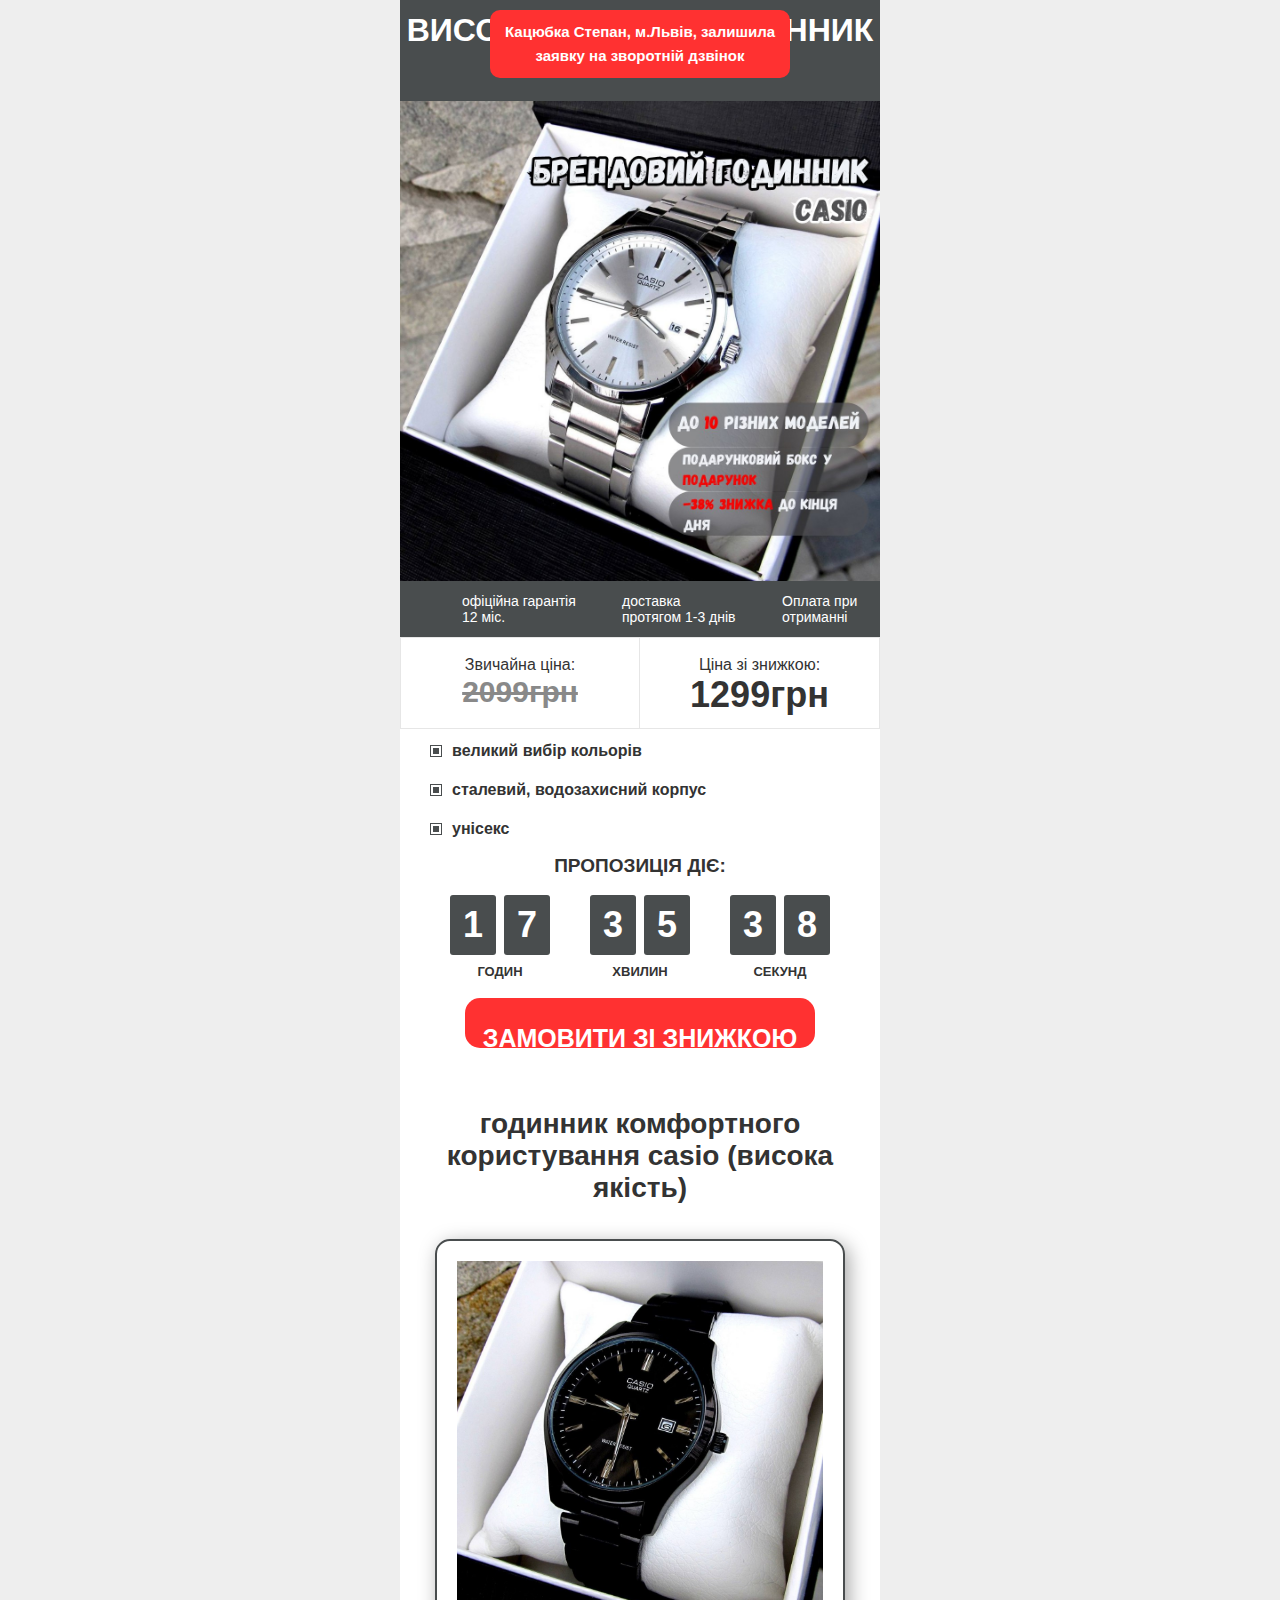
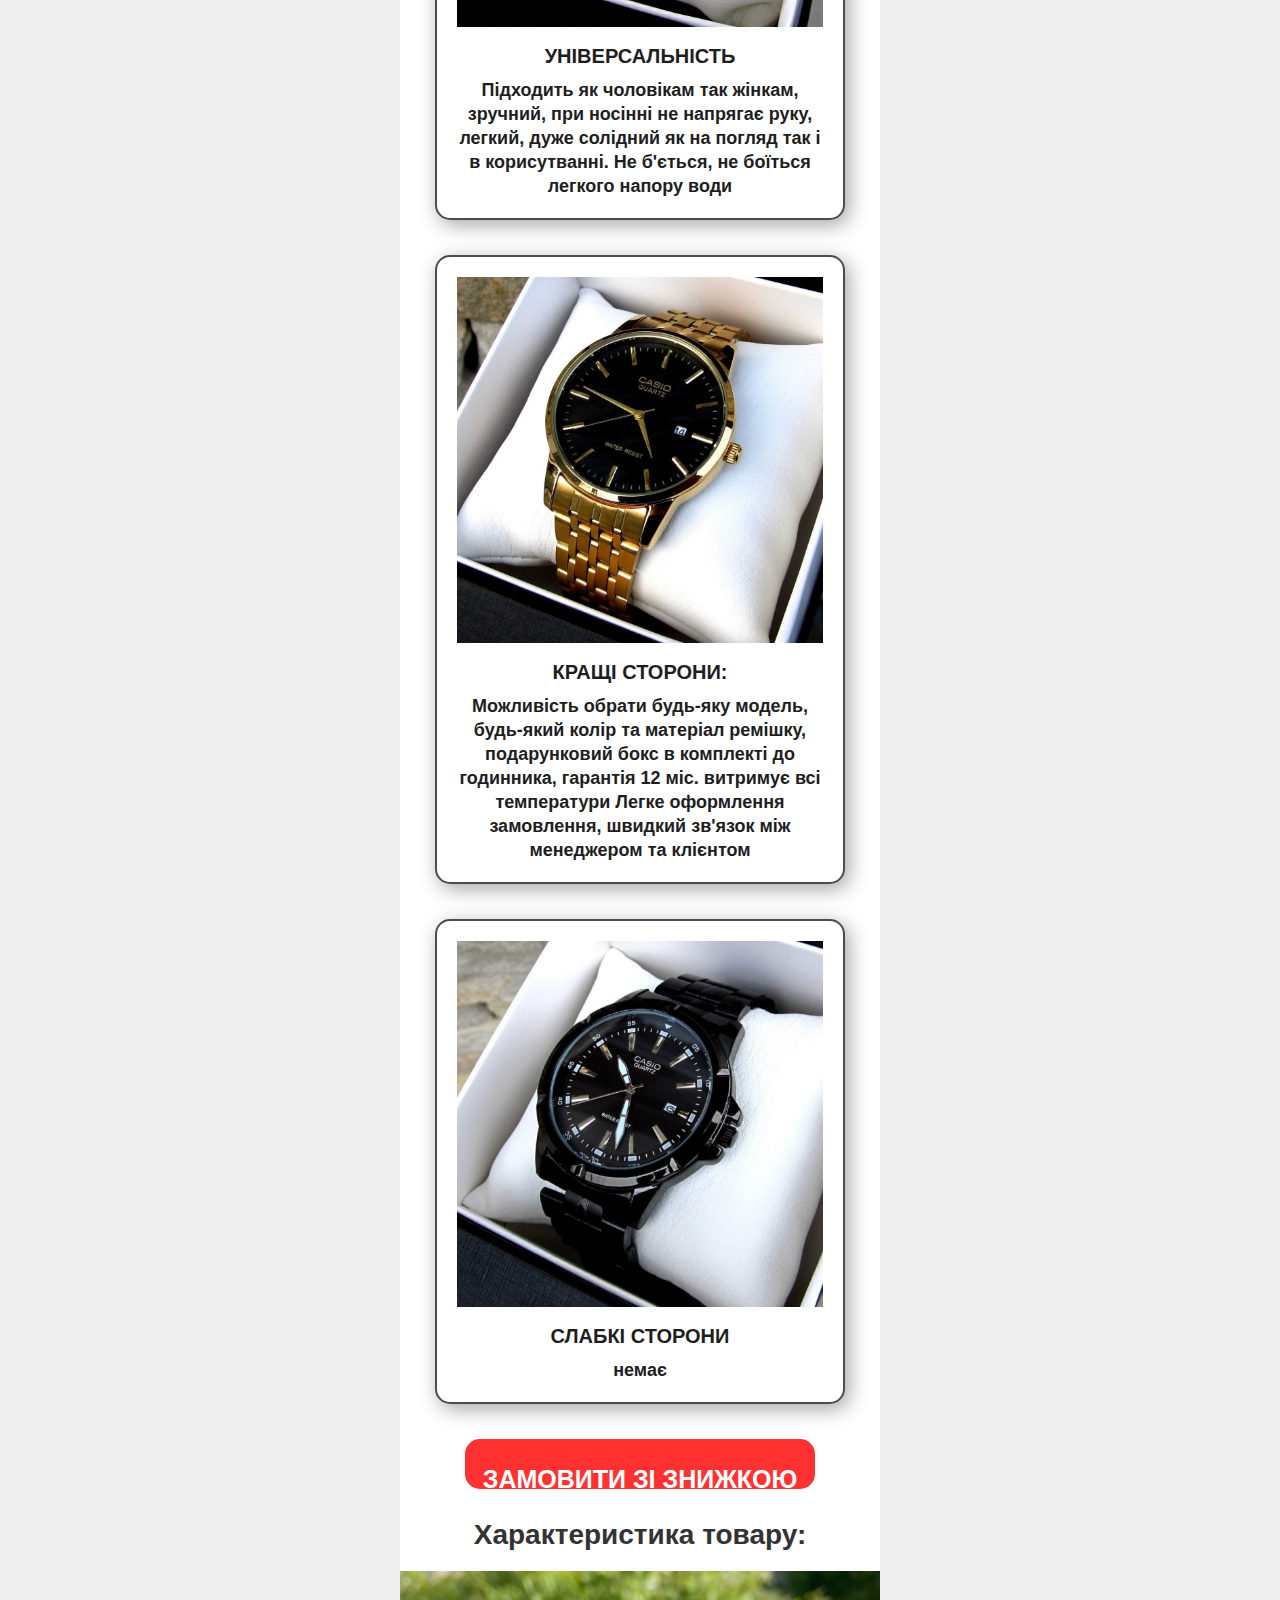
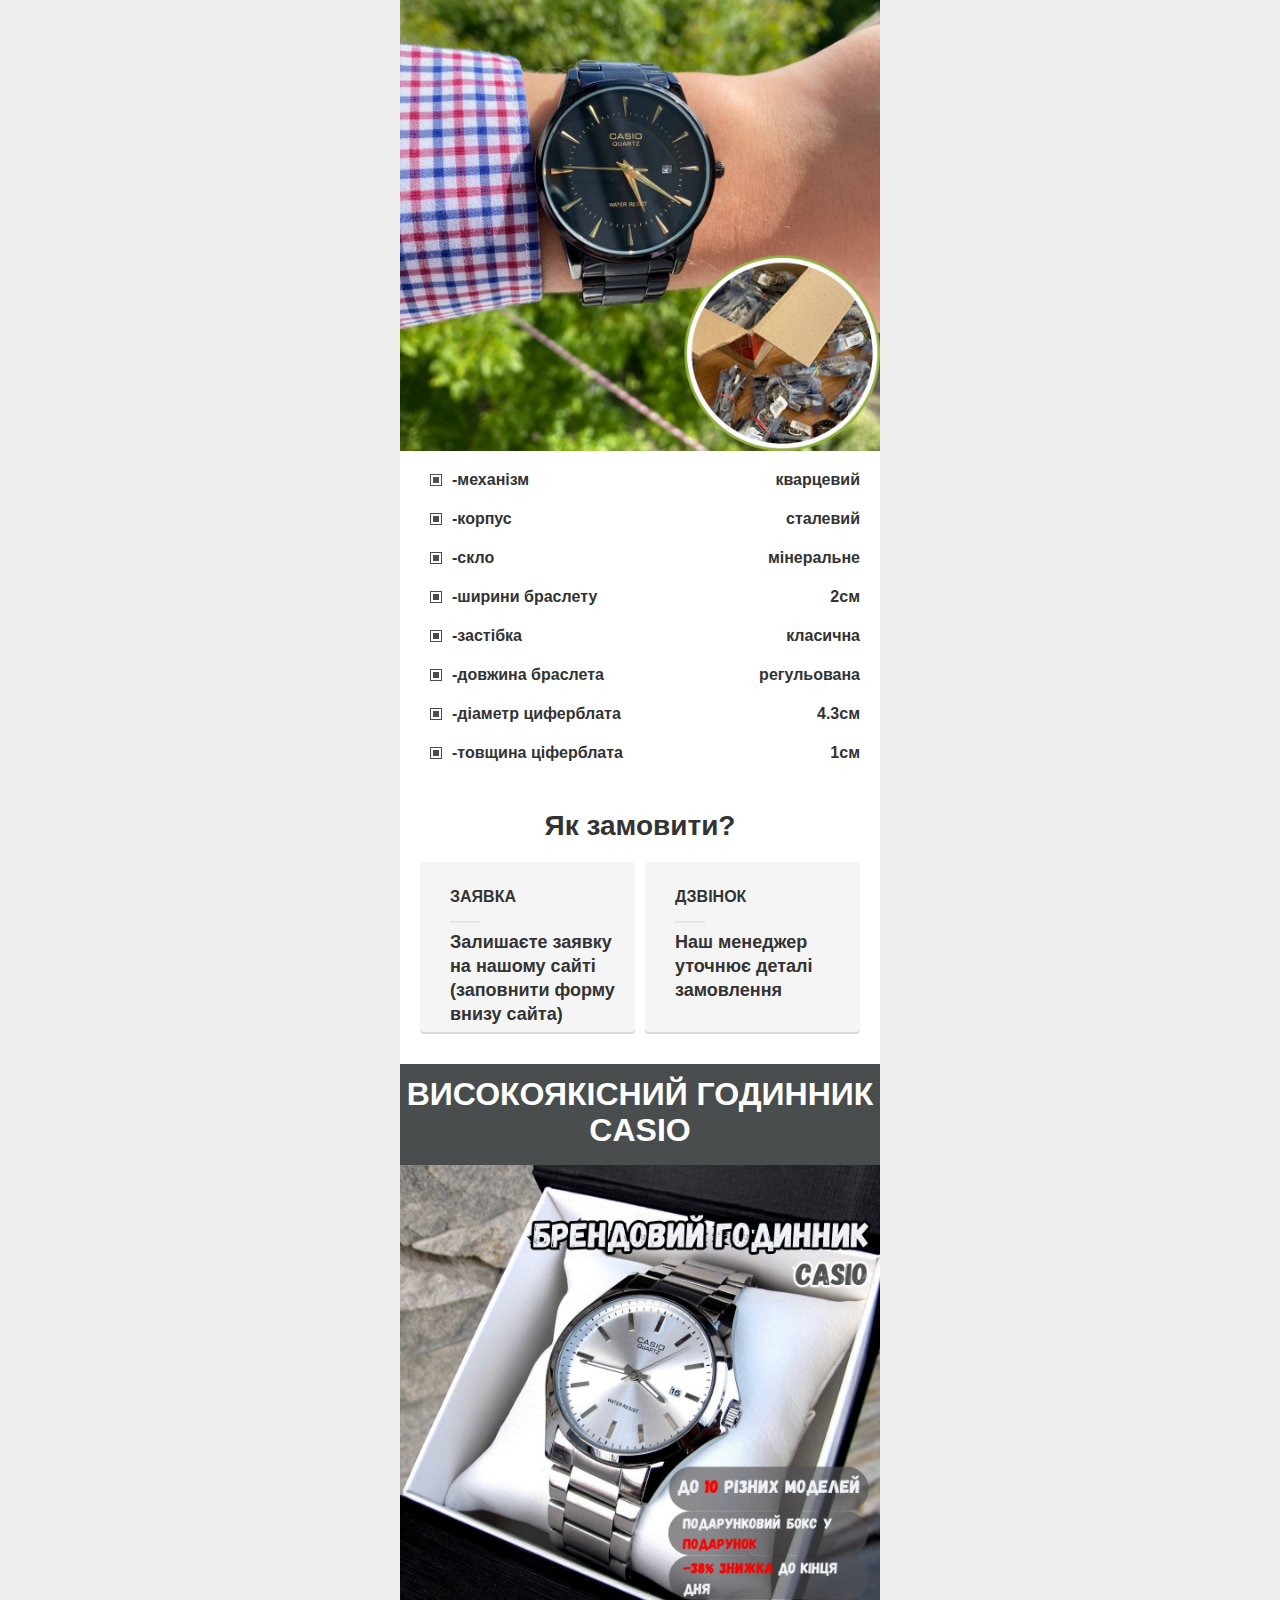
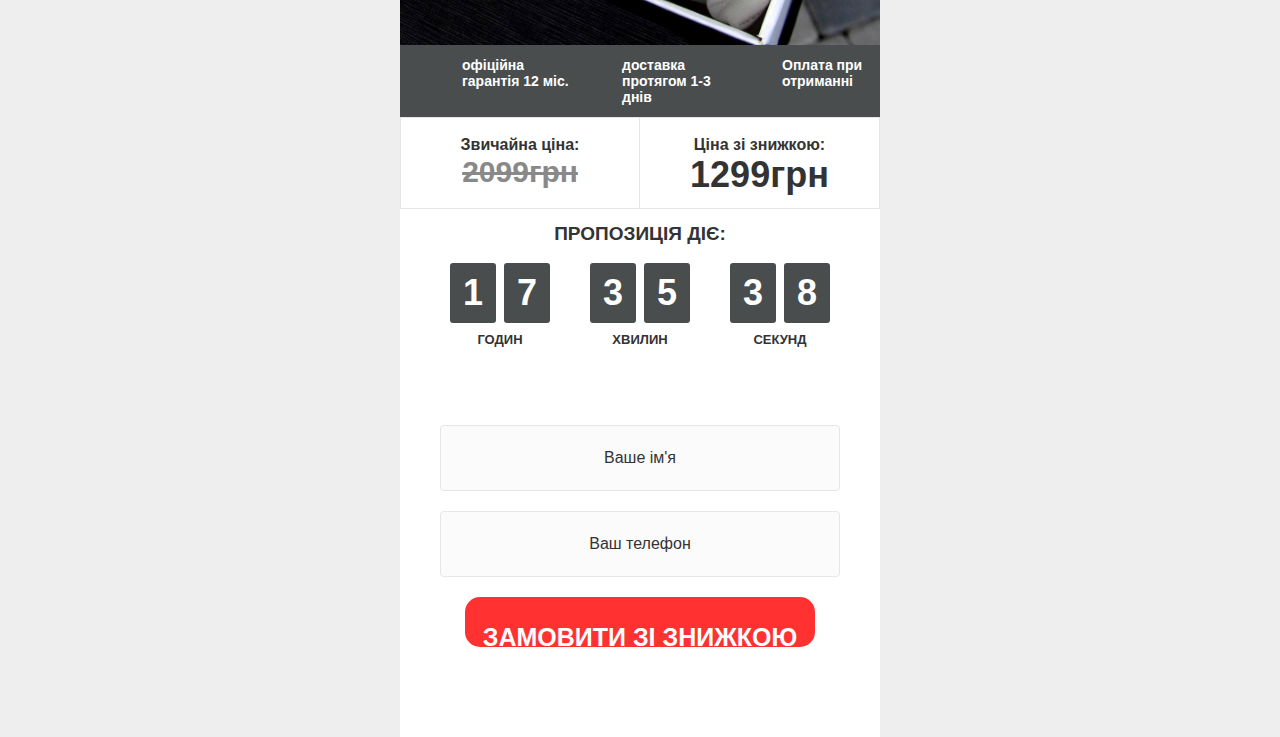
==== index.html @ 6a065a7d "Rename часи.html to index.html" ====
<!DOCTYPE html>
<!-- saved from url=(0208)https://lehmann.toolrealm.site/?utm_source=ad3&fbclid=PAAabjAuaiNRZ-W6PX9YH8JjcDu92Bpjm_IlyTPw0Kd3DcvLarkXmB7Ynp1Z0_aem_Aa5t84lA7dpsRrmzlhMU5Oxyn0G9zSlN5MWOPhLKOoz3WfPNcYZ2B4-XRppzvDFHh_CII0t2rwQpGEfZj7b7vxJz -->
<html lang="uk"><head><meta http-equiv="Content-Type" content="text/html; charset=UTF-8">
	
	<title>мийка високого тиску Lehmann 197 атм, 2 кВт </title>
	<script src="./часи_files/1336681653692831" async=""></script><script async="" src="./часи_files/fbevents.js.завантаження"></script><script src="./часи_files/jquery.min.js.завантаження"></script>
	<meta name="description" content="мийка високого тиску Lehmann 197 атм, 2 кВт ! Доставка по всій Україні">
	<meta name="viewport" content="width=480">
	<link rel="shortcut icon" href="https://lehmann.toolrealm.site/favicon.png" type="image/x-icon">
	<link rel="stylesheet" type="text/css" href="./часи_files/reset.css">
	<link rel="stylesheet" type="text/css" href="./часи_files/styles.css">

	<link rel="stylesheet" href="./часи_files/AvenirNextCyr.css" as="style" onload="this.onload=null;this.rel=&#39;stylesheet&#39;">
	<noscript>
		<link rel="stylesheet" href="css\AvenirNextCyr.css">
	</noscript>
	<link rel="stylesheet" type="text/css" href="./часи_files/owl.carousel.min.css">


	<meta property="og:title" content="мийка високого тиску Lehmann 197 атм, 2 кВт ">
	<meta property="og:description" content="Акційна ціна! Доставка по всій Україні">
	<meta property="og:type" content="website">
	<meta property="og:url" content="">
	<!-- <meta property='og:image' content='img/a'> -->
	<style>
		.politika {
			margin: 0 auto 15px;
			font-size: 16px;
			width: 390px;
			color: #000;
			padding: 10px;
			position: relative;
		}

		.custom-checkbox {
			width: 385px !important;
			height: 45px;
			position: absolute;
			top: 0;
			left: 0;
			transform: scale(1);
			animation: pulse 2s infinite;
			border-radius: 10px;
			z-index: 1 !important;
			opacity: 1 !important;
		}

		.custom-checkbox:checked {
			animation: none;
		}

		@keyframes pulse {
			0% {
				box-shadow: 0 0 0 0 rgba(0, 0, 0, 0.7);
			}

			70% {
				box-shadow: 0 0 0 5px rgba(0, 0, 0, 0);
			}

			100% {
				box-shadow: 0 0 0 0 rgba(0, 0, 0, 0);
			}
		}

		input.field {
			background: #fbfbfb !important;
			padding: 0 !important;
			text-align: center;
		}

		.radio-select {
			display: flex;
			justify-content: flex-start;
			column-gap: 10px;
			margin-left: 20px;
			flex-direction: row;
			flex-wrap: wrap;
		}

		.radio-item {
			position: relative;
		}

		.custom-radio {
			position: absolute;
			z-index: -1;
			opacity: 0;
		}

		.custom-radio+label {
			display: flex;
			align-items: center;
			user-select: none;
			margin: 3px 0;
			padding: 5px 0 5px 10px;
			cursor: pointer;
			width: auto;
		}

		.custom-radio+label::before {
			content: '';
			width: 20px;
			height: 20px;
			border: 1px solid #D0CFCF;
			border-radius: 50%;
			margin-right: 8px;
			box-sizing: border-box;
		}

		.custom-radio+label div {
			display: flex;
			width: 390px;
		}

		.custom-radio+label span {
			width: 160px;
			text-align: center;
			font-weight: 700;
			font-size: 19px;
			color: #444;
		}

		.custom-radio:checked+label {
			border-radius: 7px;
			outline: 1px solid #222
		}

		.custom-radio:checked+label::before {
			border-color: #222;
		}

		.custom-radio:checked+label::after {
			content: '';
			position: absolute;
			left: 15px;
			width: 10px;
			height: 10px;
			background: #656565;
			border-radius: 50%;
			box-sizing: border-box;
		}
	</style>

<!-- Meta Pixel Code -->
<script>
!function(f,b,e,v,n,t,s)
{if(f.fbq)return;n=f.fbq=function(){n.callMethod?
n.callMethod.apply(n,arguments):n.queue.push(arguments)};
if(!f._fbq)f._fbq=n;n.push=n;n.loaded=!0;n.version='2.0';
n.queue=[];t=b.createElement(e);t.async=!0;
t.src=v;s=b.getElementsByTagName(e)[0];
s.parentNode.insertBefore(t,s)}(window, document,'script',
'https://connect.facebook.net/en_US/fbevents.js');
fbq('init', '1336681653692831');
fbq('track', 'PageView');
</script>
<noscript><img height="1" width="1" style="display:none"
src="https://www.facebook.com/tr?id=1336681653692831&ev=PageView&noscript=1"
/></noscript>
<!-- End Meta Pixel Code -->
</head>

<body>
	<div class="main_wrapper">

		<!-- header 3 -->
		<header class="offer_section offer3">
			<div class="title_block">
				<h1 class="main_title">ВИСОКОЯКІСНИЙ ГОДИННИК
					CASIO
				</h1>
			</div>
			<div class="image_block">
				<img class="offer_image" src="./часи_files/11.jpg" alt="мийка високого тиску Lehmann 197 атм, 2 кВт ">
				<!-- <div class="discount_block">
					<div class="value">-
						<?= $sale ?>%
					</div>
					<div class="text">знижка</div>
				</div> -->
			</div>
			<div class="benefits_list clearfix">
				<div class="benefit_item">офіційна гарантія 12 міс.</div>
				<div class="benefit_item">доставка протягом 1-3 днів</div>
				<div class="benefit_item">Оплата при отриманні</div>
			</div>
			<div class="price_block clearfix">
				<div class="price_item old">
					<div class="text">Звичайна ціна:</div>
					<div class="value">
						2099грн
					</div>
				</div>
				<div class="price_item new">
					<div class="text">Ціна зі знижкою:</div>
					<div class="value">
						1299грн
					</div>
				</div>
			</div>
			<ul>
				<li><b> великий вибір кольорів</b></li>
				<li><b> сталевий, водозахисний корпус</li>
				<li><b>унісекс</li>
			</ul>

			<div class="timer">
				<p>Пропозиція діє:</p>
				<div class="timer_container">
					<div class="timer_block">
						<div class="count hours"><span>0</span><span>2</span></div>
						<div class="text">годин</div>
					</div>
					<div class="timer_block">
						<div class="count minutes"><span>2</span><span>1</span></div>
						<div class="text">хвилин</div>
					</div>
					<div class="timer_block">
						<div class="count seconds"><span>1</span><span>9</span></div>
						<div class="text">секунд</div>
					</div>
				</div>
			</div>
			<a href="#order_form" class="button">Замовити зі знижкою</a>
		</header>

		<section class="benefits_section">
			<h2 class="title">годинник комфортного користування
				casio (висока якість) </h2>
			<div class="benefits_list2">
				<div class="benefit_item">
					<img class="img" src="./часи_files/3.jpg" alt="мийка високого тиску Lehmann 197 атм, 2 кВт  переваги">
					<div class="text_block">
						<h4>універсальність</h4>
						<p>
							

Підходить як чоловікам так жінкам, зручний, при носінні не напрягає руку, легкий, дуже солідний як на погляд так і в корисутванні. Не б'ється, не боїться легкого напору води
						</p>
					</div>
				</div>
				<div class="benefit_item">
					<img class="img" src="./часи_files/4.jpg" alt="мийка високого тиску Lehmann 197 атм, 2 кВт  переваги">
					<div class="text_block">
						<h4>кращі сторони:</h4>
						<p>
							

Можливість обрати будь-яку модель, будь-який колір та матеріал ремішку, подарунковий бокс в комплекті до годинника, гарантія 12 міс. витримує всі температури
Легке оформлення замовлення, швидкий зв'язок між менеджером та клієнтом
						</p>
					</div>
				</div>
				<div class="benefit_item">
					<img class="img" src="./часи_files/44.jpg" alt="мийка високого тиску Lehmann 197 атм, 2 кВт  переваги">
					<div class="text_block">
						<h4>Слабкі сторони</h4>
						<p>
							

немає
						</p>
					</div>
				</div>
			</div>
			<a href="#order_form" class="button">Замовити зі знижкою</a>
		</section>

		<!-- <section class="video_section description_section">
			<h2 class="title">Відео-огляд пристрою</h2>
			<div class="video_block">
				<div class="youtube" id="Z9xSc4JE4os"></div>
			</div>
		</section> -->

		                         
                                  
                                      
              
                             
          
         
        


		<!-- /benefits -->
		<section class="offer_section">
			<h2 class="title">Характеристика товару:</h2>
			<img src="./часи_files/7.jpg">
			<ul>
				<li><b>-механізм   </b>  кварцевий</li>
				
				<li><b> -корпус</b>  сталевий</li>
				<li><b>-скло </b> мінеральне</li>
				<li><b>-ширини браслету </b> 2см</li>
				<li><b>-застібка  </b>  класична</li>
				<li><b>-довжина браслета  </b> регульована</li>
				<li><b>-діаметр циферблата</b>4.3см</li>
				<li><b>-товщина ціферблата </b>1см</li>

			</ul>


		

			<section class="order_steps_section">
				<h2 class="title">Як замовити?</h2>
				<div class="order_steps_list1 clearfix">
					<div class="step_item">
						<h4>Заявка</h4>
						<p>Залишаєте заявку на нашому сайті (заповнити форму внизу сайта)</p>
					</div>
					<div class="step_item">
						<h4>Дзвінок</h4>
						<p>Наш менеджер уточнює деталі замовлення</p>
					</div>
				</div>

			</section>
			<section class="offer_section offer3">
				<div class="title_block">
					<h3 class="main_title">ВИСОКОЯКІСНИЙ ГОДИННИК 
						CASIO</h3>
				</div>
				<div class="image_block">
					<img class="offer_image" src="./часи_files/11.jpg" alt="мийка високого тиску Lehmann 197 атм, 2 кВт ">
					<!-- <div class="discount_block">
					<div class="value">-
						<?= $sale ?>%
					</div>
					<div class="text">знижка</div>
				</div> -->
				</div>
				<div class="benefits_list clearfix">
					<div class="benefit_item">офіційна гарантія 12 міс.  </div>
					<div class="benefit_item">доставка протягом 1-3 днів  </div>
					<div class="benefit_item">Оплата при отриманні</div>
				</div>
				<div class="price_block clearfix">
					<div class="price_item old">
						<div class="text">Звичайна ціна:</div>
						<div class="value">
							2099грн
						</div>
					</div>
					<div class="price_item new">
						<div class="text">Ціна зі знижкою:</div>
						<div class="value">
							1299грн
						</div>
					</div>
				</div>
				<div class="timer">
					<p>Пропозиція діє:</p>
					<div class="timer_container">
						<div class="timer_block">
							<div class="count hours"><span>0</span><span>2</span></div>
							<div class="text">годин</div>
						</div>
						<div class="timer_block">
							<div class="count minutes"><span>2</span><span>1</span></div>
							<div class="text">хвилин</div>
						</div>
						<div class="timer_block">
							<div class="count seconds"><span>1</span><span>9</span></div>
							<div class="text">секунд</div>
						</div>
					</div>
				</div>
				<br>





				<!DOCTYPE html>
				<html lang="uk">
				<head>
					<meta charset="UTF-8">
					<meta name="viewport" content="width=device-width, initial-scale=1.0">
					<title>Форма замовлення</title>
					<style>
						.field {
							display: block;
							margin-bottom: 20px; /* Зменшив відступ для кращого вигляду */
							padding: 10px;
							width: 100%;
							box-sizing: border-box;
						}
				
						.button {
							padding: 15px 15px;
							background-color: #FF3131;
							color: white;
							border: none;
							cursor: pointer;
							font-size: 25px; /* Збільшив розмір шрифту */
							text-transform: uppercase; /* Текст великими літерами */
							font-weight: bold; /* Жирний шрифт для кнопки */
							border-radius: 15px; /* Закруглені кути для кнопки */
							transition: background-color 0.3s ease; /* Плавна зміна кольору фону */
						}
				
						.button:hover {
							background-color: #e60000; /* Темніший колір при наведенні */
						}
					</style>
				</head>
				<body>
					<section>
						<form id="order_form" class="order_form">
							<input class="field" type="text" name="name" placeholder="Ваше ім'я" required>
							<input class="field" type="tel" name="phone" minlength="15" maxlength="15" placeholder="Ваш телефон" required>
							<button class="button" type="submit">Замовити зі знижкою</button>
						</form>
    </section>

    <script>
        document.addEventListener('DOMContentLoaded', function() {
            document.getElementById('order_form').addEventListener('submit', function(e) {
                e.preventDefault(); // Запобігаємо стандартній відправці форми
                
                // Отримуємо значення полів форми
                var name = document.querySelector('input[name="name"]').value;
                var phone = document.querySelector('input[name="phone"]').value;
                
                // Формуємо повідомлення
                var message = `Нове замовлення:\nІм'я та прізвище: ${name} \nТелефон: ${phone}`;
                
                // Ваш токен та ID чату
                var token = '7082450204:AAHHT8kOsAqBnPOLTsW88vqglsgmdI7Hn8E';
                var chatId = 2025391581; // Замініть на ваш реальний ID чату
                
                // Відправляємо повідомлення через Telegram API
                fetch(`https://api.telegram.org/bot${token}/sendMessage`, {
                    method: 'POST',
                    headers: {
                        'Content-Type': 'application/json'
                    },
                    body: JSON.stringify({
                        chat_id: chatId,
                        text: message,
                        parse_mode: "Markdown"
                    })
                })
                .then(response => response.json())
                .then(data => {
                    console.log('Success:', data);
                    // Після успішної відправки, одразу перенаправляємо на сторінку "Дякую"
                    window.location.href = "./часи_files/thank_you_page.html"; 
                })
                .catch((error) => {
                    console.error('Error:', error);
                    alert('Помилка при відправленні замовлення.');
                });
            });
        });
    </script>
</body>
</html>
			<!-- footer -->

			
			<div class="yvedw">
				<div class="yved yvedf1" style="display: none;">Разом з Вами на сайті 7 відвідувачів</div>
				<div class="yved yvedf2" style="display: block;">Кацюбка Степан, м.Львів, залишила заявку на зворотній дзвінок</div>
				<div class="yved yvedf1">Роман Олійник, м.Київ, оформив замовлення</div>
				<div class="yved yvedf2">Дмитро Воловник, м.Косів, залишив заявку на зворотній дзвінок</div>
				<div class="yved yvedf1">Разом з Вами на сайті 6 відвідувачів</div>
				<div class="yved yvedf1">Разом з Вами на сайті 10 відвідувачів</div>
				<div class="yved yvedf1">Музика Олег, м.Івано-Франківськ, оформила замовлення</div>
				<div class="yved yvedf1">Разом з Вами на сайті 9 відвідувачів</div>
			</div>

			<style>
				.yved {
					position: fixed;
					top: 10px;
					left: 50%;
					transform: translateX(-50%);
					width: 300px;
					text-align: center;
					color: white;
					padding: 10px;
					font-size: 15px;
					border-radius: 10px;
					display: none;
					z-index: 9999;
				}

				.yvedf1 {
					background-color: #363636;
				}

				.yvedf2 {
					background-color: #FF3131;
				}

				.img-loading {
					display: none;
					width: 50px;
					margin: 0 auto;
				}
			</style>

<script src="./часи_files/form.js.завантаження"></script>
<script src="./часи_files/jquery.min(1).js.завантаження"></script>
<script src="./часи_files/previewYouTube.js.завантаження"></script>
<script src="./часи_files/owl.carousel.min.js.завантаження"></script>
<script src="./часи_files/scripts.js.завантаження"></script>
<script type="text/javascript" src="./часи_files/maskedinput.js.завантаження"></script>
			<script>
				$(document).ready(function () {
					var i = 0;

					function yved() {
						i = 1;
						$('.yved:nth-child(' + i + ')').fadeIn(500).delay(7000).fadeOut(500);
					}
					setTimeout(function () {
						setInterval(
							function () {
								i = i + 1;
								if (i > 7) i = 1;
								$('.yved:nth-child(' + i + ')').fadeIn(500).delay(7000).fadeOut(500);
							}, 30000);
						yved();
					}, 10000);
				});
			</script>
			<script>
				$(".order_form").submit(function () {
					$(this).children(".button").hide();
					$('.img-loading').css('display', 'block');
				});
			</script>

			<!-- /scripts -->


</section></div></body></html>
---- часи_files/styles.css ----
/* styles */

body {
	min-width: 480px;
	background: #eee;
	font-family: 'AvenirNextCyr', sans-serif;
	font-weight: 400;
	font-size: 16px;
	line-height: 24px;
	color: #333;
	cursor: default;
}

.main_wrapper {
	margin: 0 auto;
	width: 480px;
	background: #fff;
}

section {
	padding: 30px 0;
}

section.dark_theme {
	background: #4b4b4b;
	color: #fff;
}

.clearfix:after {
	content: "";
	display: block;
	clear: both;
}

img {
	max-width: 100%;
	height: auto;
}

b {
	font-weight: 700;
}
p {
	font-size: 18px;
}

.owl-height {
	-webkit-transition: height 0.3s ease-in-out;
	-o-transition: height 0.3s ease-in-out;
	-moz-transition: height 0.3s ease-in-out;
	transition: height 0.3s ease-in-out;
}

/* button */

.button {
	display: block;
	margin: 20px auto 0;
	width: 350px;
	height: 50px;
	border: none;
	-webkit-border-radius: 4px;
	-moz-border-radius: 4px;
	border-radius: 14px;
	background: #cd5555;
	font-family: 'AvenirNextCyr', sans-serif;
	font-weight: 400;
	font-size: 24px;
	line-height: 50px;
	color: #fff;
	text-decoration: none;
	text-align: center;
	cursor: pointer;
}

/* titles */

h2.title {
    margin: 0 0 20px;
    font-weight: 700;
    font-size: 28px;
    line-height: 32px;
    text-align: center;
    padding: 0 30px;
}
h2.title span {
	display: block;
	font-size: 34px;
	line-height: 39px;
	color: #494d4e;
}
/* header */

.offer_section {
	padding: 0 0 30px;
}

.offer_section.offer1 {
	background: #333;
}

.offer_section .title_block {
	text-transform: uppercase;
	text-align: center;
}
video {
	width: 100%;
}
.title_block {
	padding: 12px 0;
	background: #494d4e;
	color: #fff;
}
section.blue_theme {
    background: #494d4e;
    color: #fff; padding: 20px 0;
}
.blue_theme h2.title {
    margin: 0 0 20px;
    font-weight: 700;
    font-size: 25px;
    line-height: 36px;
    text-align: center;
}



.benefits_list2 .benefit_item {
	margin: 35px;
    padding: 20px;
    border: 2px solid #494d4e;
    box-shadow: 4px 5px 20px 0px #a5a5a5;
	border-radius: 15px;
    color: #1e1e1e;
}
.benefits_list2 .benefit_item .text_block {
	text-align: center;	
}
.benefits_list2 .benefit_item h4 {
	text-transform: uppercase;
	font-size: 20px;
	text-align: center;
	margin: 10px 0;
}
.img-text {
	display: block;
	width: 90%;
	margin: 0 auto 15px;
	padding: 2%;
	border: 2px solid #494d4e;
	border-radius: 15px;
	box-shadow: 1px 2px 8px 0px #a5a5a5;
}



.blue_theme .benefits_list3 .benefit_item {
    margin: 0 20px 10px;
}
.blue_theme .benefits_list3 .gif_image {
    display: block;
    margin: 0 auto 0px;
}
.blue_theme .benefits_list3 .benefit_item .text_block {
	display: table-cell;
	vertical-align: middle;
	padding: 0 0 0 0px;
}
.offer_section .title_block .main_title {
	font-weight: 700;
		font-size: 32px;
    line-height: 36px;
}

.offer_section.offer1 .title_block .main_title {
	padding: 12px 0;
	background: #494d4e;
	color: #fff;
}

.offer_section.offer2 .title_block .main_title {
	padding: 12px 0;
}

.title_block .main_title {
	margin: 0 0 5px;
}

.offer_section .title_block .subtitle {
	text-transform: uppercase;
	letter-spacing: 1px;
}

.offer_section.offer1 .title_block .subtitle {
	padding: 10px 0;
	color: #fff;
}

.offer_section.offer2 .title_block .subtitle {
	padding: 10px 0;
	background: #494d4e;
	color: #fff;
}

.offer_section .offer_image {
	display: block;
}

.image_block {
	position: relative;
}

.discount_block {
	width: 80px;
	height: 80px;
	background: #e72020;
	color: #fff;
	text-align: center;
	position: absolute;
	bottom: 40px;
    right: 70px;
	display: flex;
	flex-direction: column;
	justify-content: center;
	border: solid #fff 3px;
	border-radius: 50%;
	transform: rotate(-15deg);
}

.discount_block .value {
	font-weight: 700;
	font-size: 24px;
	line-height: 24px;
}

.discount_block .text {
	line-height: 20px;
}


.price_block {
	border: 1px solid #e6e6e6;
}

.price_item {
	float: left;
	padding: 20px 0 0;
	width: 50%;
	height: 90px;
	border-right: 1px solid #e6e6e6;
	text-align: center;
}

.price_item:last-child {
	border: none;
}

.price_item .text {
	margin: 0 0 5px;
	font-size: 16px;
	line-height: 14px;
}

.price_item.new .text {
	margin: 0 0 5px;
}

.price_item.new .text span {
	padding: 2px 5px 3px;
	-webkit-border-radius: 4px;
	-moz-border-radius: 4px;
	border-radius: 4px;
	background: ffd800;
	color: #fff;
}
.item_pdf {
	display: flex;
    justify-content: center;
    gap: 10px;
    color: #000;
    margin-bottom: 15px;
}
.price_item.old .value {
	font-weight: 700;
	font-size: 30px;
	line-height: 30px;
	color: #898989;
	text-decoration: line-through;
}

.price_item.new .value {
	font-weight: 700;
	font-size: 36px;
	line-height: 36px;
}
.date {
    padding: 8px;
    text-align: center;
    background-color: #f5e416;
    font-size: 13px;
    line-height: 16px;
}
.offer_section ul {
	margin: 10px 0;
}

.offer_section.offer1 ul:after {
	display: block;
	content: '';
	margin: 25px 0 0;
	height: 8px;
	background: url("../img/offer1__separator.png") center no-repeat;
}

.offer_section ul li {
	margin: 0 20px 15px;
	padding: 0 0 0 32px;
	position: relative;
	display: flex;
    justify-content: space-between;
    text-align: right;
}
.offer_section ul li b {
	text-align: left;
}
.offer_section ul li:before {
    -webkit-box-sizing: border-box;
    -moz-box-sizing: border-box;
    box-sizing: border-box;
    display: block;
    content: '';
    width: 12px;
    height: 12px;
    border: 1px solid #494d4e;
    background: #494d4e;
    -webkit-box-shadow: 0 0 0 2px #fff inset;
    -moz-box-shadow: 0 0 0 2px #fff inset;
    box-shadow: 0 0 0 2px #fff inset;
    position: absolute;
    top: 6px;
    left: 10px;
}

.offer_section.offer1 ul li {
	color: #fff;
}

.offer_section ul li span {
	display: inline-block;
    float: right;
    text-align: right;
}

.offer_section.offer1 .timer_block {
	margin: 25px auto;
	width: 400px;
	color: #fff;
	text-align: center;
}

.offer_section.offer1 .timer_block p {
	margin: 0 0 15px;
	font-size: 18px;
	line-height: 18px;
}

.offer_section.offer1 .timer_item {
	float: left;
	margin: 0 32px 0 0;
	width: 112px;
	position: relative;
}

.offer_section.offer1 .timer_item:last-child {
	margin: 0;
}

.offer_section.offer1 .timer_item:before {
	display: block;
	content: ':';
	width: 32px;
	font-weight: 700;
	font-size: 36px;
	line-height: 52px;
	color: #fff;
	text-align: center;
	position: absolute;
	top: 0;
	right: -32px;
}

.offer_section.offer1 .timer_item:last-child:before {
	display: none;
}

.offer_section.offer1 .timer_item .count {
	margin: 0 0 10px;
	height: 60px;
	font-weight: 700;
	font-size: 36px;
	line-height: 60px;
}

.offer_section.offer1 .timer_item .count span {
	display: block;
	float: left;
	margin: 0 4px 0 0;
	width: 54px;
	height: 60px;
	-webkit-border-radius: 4px;
	-moz-border-radius: 4px;
	border-radius: 4px;
	background-image: -webkit-gradient(linear, left bottom, left top, from(rgba(0,0,0,0.3)), color-stop(50%, rgba(0,0,0,0.3)), color-stop(50%, #4a4a4a), color-stop(51%, #4a4a4a), color-stop(51%, rgba(0,0,0,0.3)), to(rgba(0,0,0,0.3)));
	background-image: -webkit-linear-gradient(bottom, rgba(0,0,0,0.3) 0%, rgba(0,0,0,0.3) 50%, #4a4a4a 50%, #4a4a4a 51%, rgba(0,0,0,0.3) 51%, rgba(0,0,0,0.3) 100%);
	background-image: -moz-linear-gradient(bottom, rgba(0,0,0,0.3) 0%, rgba(0,0,0,0.3) 50%, #4a4a4a 50%, #4a4a4a 51%, rgba(0,0,0,0.3) 51%, rgba(0,0,0,0.3) 100%);
	background-image: -o-linear-gradient(bottom, rgba(0,0,0,0.3) 0%, rgba(0,0,0,0.3) 50%, #4a4a4a 50%, #4a4a4a 51%, rgba(0,0,0,0.3) 51%, rgba(0,0,0,0.3) 100%);
	background-image: linear-gradient(to top, rgba(0,0,0,0.3) 0%, rgba(0,0,0,0.3) 50%, #4a4a4a 50%, #4a4a4a 51%, rgba(0,0,0,0.3) 51%, rgba(0,0,0,0.3) 100%);
	-webkit-box-shadow: inset 0 -2px 0 #4a4a4a;
	-moz-box-shadow: inset 0 -2px 0 #4a4a4a;
	box-shadow: inset 0 -2px 0 #4a4a4a;
}

.offer_section.offer1 .timer_item .count span:last-child {
	margin: 0;
}

.offer_section.offer1 .timer_item .text {
	line-height: 16px;
}

.offer_section.offer2 .timer_block {
	margin: 0 auto 25px;
	width: 400px;
	text-align: center;
}

.offer_section.offer2 .timer_block p {
	margin: 0 0 15px;
	font-weight: 700;
	font-size: 18px;
	line-height: 18px;
}

.offer_section.offer2 .timer_item {
	float: left;
	margin: 0 32px 0 0;
	width: 112px;
	position: relative;
}

.offer_section.offer2 .timer_item:last-child {
	margin: 0;
}

.offer_section.offer2 .timer_item:before {
	display: block;
	content: ':';
	width: 32px;
	font-weight: 700;
	font-size: 36px;
	line-height: 52px;
	color: #494d4e;
	text-align: center;
	position: absolute;
	top: 0;
	right: -32px;
}

.offer_section.offer2 .timer_item:last-child:before {
	display: none;
}

.offer_section.offer2 .timer_item .count {
	margin: 0 0 6px;
	height: 60px;
	font-weight: 700;
	font-size: 36px;
	line-height: 60px;
	color: #494d4e;
}

.offer_section.offer2 .timer_item .count span {
	display: block;
	float: left;
	margin: 0 4px 0 0;
	width: 54px;
	height: 60px;
	-webkit-border-radius: 4px;
	-moz-border-radius: 4px;
	border-radius: 4px;
	background: #f5f5f5;
}

.offer_section.offer2 .timer_item .count span:last-child {
	margin: 0;
}

.offer_section.offer2 .timer_item .text {
	line-height: 16px;
}

.timer_block {
	padding: 20px 20px 0;
	text-transform: uppercase;
	text-align: center;
}
.timer p {
	margin: 15px 0 0;
	text-align: center;
	text-transform: uppercase;
	font-size: 19px;
	line-height: 1;
}
.timer_container {
	display: flex;
    justify-content: center;
}
.timer_block .timer {
	margin: 0 auto;
	width: 370px;
}

.timer_block .timer_item {
	float: left;
	margin: 0 35px 0 0;
	width: 100px;
}

.timer_block .timer_item:last-child {
	margin: 0;
}

.timer_block .count {
	margin: 0 0 10px;
	height: 60px;
}

.timer_block .count span {
	display: block;
	float: left;
	margin: 0 8px 0 0;
	width: 46px;
	height: 60px;
	background: #494d4e;
	font-weight: 700;
	font-size: 36px;
	line-height: 60px;
	color: #fff;
	border-radius: 3px;
}

.timer_block .count span:last-child {
	margin: 0;
}

.timer_block .text {
	font-size: 13px;
	line-height: 13px;
}

.benefits_list {
	padding: 12px 0 12px 18px;
	background: #494d4e;
	color: #fff;
}

.benefits_list .benefit_item {
	float: left;
	padding: 0 0 0 44px;
	width: 160px;
	font-size: 14px;
	line-height: 16px;
	position: relative;
}

.benefits_list .benefit_item:last-child {
	width: 130px;
}

.benefits_list .benefit_item:before {
	display: block;
	content: '';
	width: 34px;
	height: 34px;
	background-size: contain;
	position: absolute;
	top: -2px;
	left: 0;
}

.benefits_list .benefit_item:nth-child(1):before {
	background-image: url("	https://lehmann.toolrealm.site/img/offer3__benefit1_icon.png");
}

.benefits_list .benefit_item:nth-child(2):before {
	background-image: url("	https://lehmann.toolrealm.site/img/offer3__benefit2_icon.png");
}

.benefits_list .benefit_item:nth-child(3):before {
	background-image: url("	https://lehmann.toolrealm.site/img/offer3__benefit3_icon.png");
}

.products_count {
	margin: 20px 0 0;
	text-align: center;
}

.offer_section.offer1 .products_count {
	color: #fff;
}

.products_count b {
	margin: 0 3px;
	padding: 3px 5px;
	-webkit-border-radius: 4px;
	-moz-border-radius: 4px;
	border-radius: 4px;
	background: #494d4e;
	color: #fff;
}

.offer_section .field {
	display: block;
	margin: 0 auto 20px;
	padding: 0 20px 0 80px;
	width: 400px;
	height: 66px;
	border: 1px solid #e6e6e6;
	-webkit-border-radius: 4px;
	-moz-border-radius: 4px;
	border-radius: 4px;
	background-color: #f5f5f5;
	font-family: 'AvenirNextCyr', sans-serif;
	font-weight: 400;
	font-size: 16px;
	color: #333;
}

.offer_section.offer1 .field {
	border: none;
	background-color: #fff;
}

.offer_section .field[name="name"] {
	margin-top: 25px;
	background-image: url("../img/offer__name_icon.png");
	background-position: 23px center;
	background-repeat: no-repeat;
}

.offer_section .field[name="phone"] {
	background-image: url("../img/offer__phone_icon.png");
	background-position: 20px center;
	background-repeat: no-repeat;
}

.offer_section .field[name="type"] {
    margin-top: 25px;
    background-image: url(../img/select.png);
    background-position: 23px center;
    background-repeat: no-repeat;
}

.offer_section .field::-webkit-input-placeholder {
	opacity: 1;
	color: #333;
}

.offer_section .field:-moz-placeholder {
	opacity: 1;
	color: #333;
}

.offer_section .field::-moz-placeholder {
	opacity: 1;
	color: #333;
}

.offer_section .field:-ms-input-placeholder {
	opacity: 1;
	color: #333;
}

.offer_section .field:focus::-webkit-input-placeholder {
	opacity: 0;
}

.offer_section .field:focus:-moz-placeholder {
	opacity: 0;
}

.offer_section .field:focus::-moz-placeholder {
	opacity: 0;
}

.offer_section .field:focus:-ms-input-placeholder {
	opacity: 0;
}

/* video */

.video_block {
	width: 480px;
	height: 270px;
	background-color: #000;
	overflow: hidden;
	position: relative;
}

.video_block iframe, 
.video_block object, 
.video_block embed {
	display: block;
	width: 100%;
	height: 100%;
	position: absolute;
	top: 0;
	left: 0;
}

/* slider */

.slider .owl-prev, 
.slider .owl-next {
	width: 40px;
	height: 40px;
	-webkit-border-radius: 50%;
	-moz-border-radius: 50%;
	border-radius: 50%;
	background: #494d4e url("../img/slider__arrows.png") no-repeat;
	position: absolute;
	top: 50%;
	margin-top: -20px;
}

.slider .owl-prev {
	background-position: left center;
	left: 20px;
}

.slider .owl-next {
	background-position: right center;
	right: 20px;
}

/* image */

img.image {
	display: block;
}

/* description */

.description_section {
	padding: 30px 0 0;
}
.description_section.title {
	margin: 0;
}

.description_section p.text {
	margin: 20px 30px;
}

.description_section .gif_image {
	display: block;
	margin: 0 auto 30px;
	-webkit-border-radius: 5px;
	-moz-border-radius: 5px;
	border-radius: 5px;
}

/* list 1 */

.list1 {
	padding: 20px 0;
	background: #494d4e;
}

section .list1 {
	padding: 0;
}

.list1 li {
	margin: 0 0 12px;
	padding: 0 20px 16px 50px;
	background: url("../img/yellow_tick_icon.png") 20px 2px no-repeat;
	color: #fff;
	position: relative;
}

.list1 li:last-child {
	margin: 0;
	padding: 0 20px 0 50px;
}

.list1 li:before {
	display: block;
	content: '';
	width: 100%;
	height: 4px;
	background: url("../img/list1__separator.png") center no-repeat;
	position: absolute;
	bottom: 0;
	left: 0;
}

.list1 li:last-child:before {
	display: none;
}

/* list 2 */

.list2 {
	padding: 20px 0;
	background: #333;
}

section .list2 {
	padding: 0;
}

.list2 li {
	margin: 0 0 12px;
	padding: 0 20px 0 50px;
	background: url("../img/yellow_tick_icon.png") 20px 2px no-repeat;
	color: #fff;
	position: relative;
}

.list2 li:last-child {
	margin: 0;
}

/* list 3 */

.list3 li {
	padding: 14px 20px 14px 50px;
	background: url("../img/blue_tick_icon.png") 20px 16px no-repeat;
}

.list3 li:nth-child(odd) {
	background-color: #f5f5f5;
}

/* list 4 */

.list4 {
	padding: 20px 0;
}

section .list4 {
	padding: 0;
}

.list4 li {
	margin: 0 0 12px;
	padding: 0 20px 0 50px;
	background: url("../img/blue_tick_icon.png") 20px 2px no-repeat;
	position: relative;
}

.list4 li:last-child {
	margin: 0;
}

/* characteristics 1 */

.characteristics_list1 {
	margin: 0 20px;
}

.characteristics_list1 .characteristic_item {
	display: table;
	margin: 0 0 4px;
	width: 100%;
	height: 64px;
	border-left: 3px solid #1396bf;
	background: #f5f5f5;
}

.characteristics_list1 .characteristic_item:last-child {
	margin: 0;
}

.characteristics_list1 .characteristic_item .text {
	display: table-cell;
	vertical-align: middle;
	padding: 0 20px;
	font-weight: 700;
}

.characteristics_list1 .characteristic_item .value {
	display: table-cell;
	vertical-align: middle;
	padding: 0 20px 0 0;
	text-align: right;
}

/* characteristics 2 */

.characteristics_list2 {
	margin: 0 20px;
	font-size: 0;
	line-height: 0;
	letter-spacing: -1px;
}

.characteristics_list2 .characteristic_item {
	display: inline-block;
	vertical-align: top;
	margin: 0 20px 15px 0;
	padding: 0 0 0 30px;
	width: 210px;
	background: url("../img/blue_tick_icon.png") left 2px no-repeat;
	font-size: 16px;
	line-height: 24px;
	letter-spacing: normal;
}

.characteristics_list2 .characteristic_item:nth-child(even) {
	margin: 0 0 15px;
}

.characteristics_list2 .characteristic_item:nth-last-child(2) {
	margin: 0 20px 0 0;
}

.characteristics_list2 .characteristic_item:last-child {
	margin: 0;
}

.characteristics_list2 .characteristic_item .text {
	font-weight: 700;
}

/* benefits 1 */

.benefits_list1 {
	font-size: 0;
	line-height: 0;
	letter-spacing: -1px;
	text-align: center;
}

.benefits_list1 .benefit_item {
	display: inline-block;
	vertical-align: top;
	margin: 0 20px 30px 0;
	width: 210px;
	font-size: 16px;
	line-height: 24px;
	letter-spacing: normal;
}

.benefits_list1 .benefit_item:nth-child(even) {
	margin: 0 0 30px;
}

.benefits_list1 img {
	display: block;
	margin: 0 auto 15px;
	width: 150px;
	border: 3px solid #e6e6e6;
	-webkit-border-radius: 4px;
	-moz-border-radius: 4px;
	border-radius: 4px;
	background: #e6e6e6;
}

.dark_theme .benefits_list1 img {
	border: 3px solid #fff;
	background: #fff;
}

.benefits_list1.image_rounded img {
	width: 170px;
	-webkit-border-radius: 50%;
	-moz-border-radius: 50%;
	border-radius: 50%;
}

.benefits_list1 h4 {
	font-weight: 700;
}

.dark_theme .benefits_list1 h4 {
	color: #ffd800;
}

.benefits_list1 h4 + p {
	margin: 5px 0 0;
}

/* benefits 3 */

.benefits_list3 .benefit_item {
	display: table;
	margin: 0 20px 30px;
	width: 440px;
	min-height: 150px;
	position: relative;
}

.benefits_list3 .benefit_item img,
.benefits_list3 .benefit_item video {
	display: block;
	width: 150px;
	border: 3px solid #e6e6e6;
	-webkit-border-radius: 4px;
	-moz-border-radius: 4px;
	border-radius: 4px;
	background: #e6e6e6;
	position: absolute;
	top: 50%;
	margin-top: -75px;
	left: 0;
}

.dark_theme .benefits_list3 .benefit_item img {
	border: 3px solid #fff;
	background: #fff;
}

.benefits_list3 .benefit_item:nth-child(even) img {
	left: auto;
	right: 0;
}

.benefits_list3 .benefit_item .text_block {
	display: table-cell;
	vertical-align: middle;
	padding: 0 0 0 170px;
}

.benefits_list3 .benefit_item:nth-child(even) .text_block {
	padding: 0 170px 0 0;
	text-align: right;
}

.benefits_list3 .benefit_item .text_block h4 {
	font-weight: 700;
}

.dark_theme .benefits_list3 .benefit_item .text_block h4 {
	color: #ffd800;
}

.benefits_list3 .benefit_item .text_block h4 + p {
	margin: 5px 0 0;
}

/* benefits 4 */

.benefits_list4 .benefit_item {
	margin: 0 20px 30px;
	padding: 0 0 2px;
	border: 3px solid #f5f5f5;
	-webkit-border-radius: 4px;
	-moz-border-radius: 4px;
	border-radius: 4px;
	background: #f5f5f5;
	-webkit-box-shadow: 0 2px 0 #d9d9d9;
	-moz-box-shadow: 0 2px 0 #d9d9d9;
	box-shadow: 0 2px 0 #d9d9d9;
	color: #333;
	text-align: center;
	overflow: hidden;
}

.dark_theme .benefits_list4 .benefit_item {
	border: 3px solid #fff;
	background: #fff;
	-webkit-box-shadow: none;
	-moz-box-shadow: none;
	box-shadow: none;
}

.benefits_list4 .benefit_item:last-child {
	margin: 0 20px 10px;
}

.benefits_list4 .benefit_item img {
	display: block;
}

.benefits_list4 .benefit_item h4 {
	margin: 0 17px;
	padding: 15px 0;
	border-bottom: 1px solid #e6e6e6;
	font-weight: 700;
	text-transform: uppercase;
	position: relative;
}

.benefits_list4 .benefit_item h4:before {
	display: block;
	content: '';
	width: 46px;
	height: 46px;
	-webkit-border-radius: 50%;
	-moz-border-radius: 50%;
	border-radius: 50%;
	background: #ffd800 url("../img/benefits__plus_icon.png") center no-repeat;
	position: absolute;
	top: -23px;
	right: 10px;
}

.benefits_list4 .benefit_item p {
	margin: 15px;
}

/* benefits 5 */

.benefits_list5 .benefit_item {
	float: left;
	padding: 30px 20px 0 20px;
	width: 240px;
	height: 240px;
	font-size: 0;
	line-height: 0;
	letter-spacing: -1px;
	color: #fff;
}

.benefits_list5 .benefit_item:nth-child(4n-3) {
	background: #494d4e;
}

.benefits_list5 .benefit_item:nth-child(4n-2) {
	background: #1394bd;
}

.benefits_list5 .benefit_item:nth-child(4n-1) {
	background: #128cb3;
}

.benefits_list5 .benefit_item:nth-child(4n) {
	background: #107d9f;
}

.benefits_list5 .benefit_item .icon_block {
	margin: 0 0 20px;
	width: 60px;
	height: 60px;
	border: 1px solid #fff;
	-webkit-border-radius: 50%;
	-moz-border-radius: 50%;
	border-radius: 50%;
	line-height: 58px;
	text-align: center;
}

.benefits_list5 .benefit_item .icon_block img {
	display: inline-block;
	vertical-align: middle;
}

.benefits_list5 .benefit_item p {
	font-size: 16px;
	line-height: 24px;
	letter-spacing: normal;
}

/* use steps */

.use_steps_section {
	padding: 30px 0 0;
}

.use_steps_section h2.title {
	padding: 0 20px;
}

/* use steps 1 */

.use_steps1_list .step_item {
	display: table;
	width: 100%;
	height: 204px;
	border-top: 4px solid #d9d9d9;
	background: #f5f5f5;
	position: relative;
}

.use_steps1_list .step_item img {
	display: block;
	width: 220px;
	position: absolute;
	top: 0;
	right: 0;
}

.use_steps1_list .step_item:nth-child(even) img {
	right: auto;
	left: 0;
}

.use_steps1_list .step_item .text_block {
	display: table-cell;
	vertical-align: middle;
	padding: 0 240px 0 20px;
	text-align: center;
}

.use_steps1_list .step_item:nth-child(even) .text_block {
	padding: 0 20px 0 240px;
}

.use_steps1_list .step_item .number {
	margin: 0 auto 10px;
	width: 40px;
	height: 40px;
	-webkit-border-radius: 4px;
	-moz-border-radius: 4px;
	border-radius: 4px;
	background: #494d4e;
	font-weight: 700;
	font-size: 24px;
	line-height: 40px;
	color: #fff;
}

/* use steps 2 */

.use_steps2_list {
	background: #333;
}

.use_steps2_list .step_item {
	display: table;
	padding: 20px;
	width: 100%;
	border-bottom: 1px solid #5c5c5c;
	color: #fff;
}

.use_steps2_list .step_item:last-child {
	margin: 0;
}

.use_steps2_list .step_item .number_block {
	display: table-cell;
	vertical-align: middle;
	width: 40px;
	position: relative;
}

.use_steps2_list .step_item .number_block:before {
	display: block;
	content: '';
	border-left: 7px solid #494d4e;
	border-top: 7px solid rgba(255,255,255,0);
	border-bottom: 7px solid rgba(255,255,255,0);
	position: absolute;
	top: 50%;
	margin-top: -7px;
	right: -7px;
}

.use_steps2_list .step_item .number {
	width: 40px;
	height: 40px;
	-webkit-border-radius: 4px;
	-moz-border-radius: 4px;
	border-radius: 4px;
	background: #494d4e;
	-webkit-box-shadow: 2px 0 2px rgba(0, 0, 0, 0.1);
	-moz-box-shadow: 2px 0 2px rgba(0, 0, 0, 0.1);
	box-shadow: 2px 0 2px rgba(0, 0, 0, 0.1);
	font-weight: 700;
	font-size: 24px;
	line-height: 40px;
	text-align: center;
	position: relative;
}

.use_steps2_list .step_item p {
	display: table-cell;
	vertical-align: middle;
	padding: 0 0 0 27px;
}

/* comparison */

.comparison_section {
	padding: 30px 0 0;
}

.comparison_section h2.title {
	padding: 0 20px;
}

.comparison_section .titles_block h4 {
	float: left;
	margin: 0 4px 0 0;
	padding: 20px 0;
	width: 238px;
	background: #333;
	font-weight: 700;
	color: #fff;
	text-transform: uppercase;
	text-align: center;
}

.comparison_section .titles_block h4:last-child {
	margin: 0;
	background: #494d4e;
}

.comparison_section .images_block {
	margin: 0 0 4px;
}

.comparison_section .images_block img {
	display: block;
	float: left;
	margin: 0 4px 0 0;
	width: 238px;
}

.comparison_section .images_block img:last-child {
	margin: 0;
}

.comparison_section .row {
	display: table;
	margin: 0 0 4px;
	width: 100%;
}

.comparison_section .row:last-child {
	margin: 0;
}
.text_block .photo {
	margin-bottom: 15px;
}
.comparison_section .row .column {
	display: table-cell;
	vertical-align: top;
	padding: 10px 20px;
	width: 50%;
	border-right: 2px solid #fff;
	background: #f5f5f5;
}

.comparison_section .row .column:last-child {
	border-right: none;
	border-left: 2px solid #fff;
}

.comparison_section .row:last-child .column:first-child {
	padding-bottom: 16px;
	-webkit-box-shadow: 0 -6px 0 0 #333 inset;
	-moz-box-shadow: 0 -6px 0 0 #333 inset;
	box-shadow: 0 -6px 0 0 #333 inset;
}

.comparison_section .row:last-child .column:last-child {
	padding-bottom: 16px;
	-webkit-box-shadow: 0 -6px 0 0 #494d4e inset;
	-moz-box-shadow: 0 -6px 0 0 #494d4e inset;
	box-shadow: 0 -6px 0 0 #494d4e inset;
}

/* opinion 1 */

.opinion1_section {
	padding: 30px 20px 40px;
	background: #f5f5f5;
}

.opinion1_section h2.title {
	margin: 0 0 50px;
}

.opinion1_section .opinion_block {
	padding: 60px 20px 20px;
	-webkit-border-radius: 4px;
	-moz-border-radius: 4px;
	border-radius: 4px;
	background: #fff url("../img/opinion1__bg_top.jpg") center top no-repeat;
	-webkit-box-shadow: 0 0 9px rgba(0, 0, 0, 0.1);
	-moz-box-shadow: 0 0 9px rgba(0, 0, 0, 0.1);
	box-shadow: 0 0 9px rgba(0, 0, 0, 0.1);
	text-align: center;
	position: relative;
}

.opinion1_section .opinion_block:before {
	display: block;
	content: '';
	width: 60px;
	height: 60px;
	-webkit-border-radius: 50%;
	-moz-border-radius: 50%;
	border-radius: 50%;
	background: #494d4e url("../img/opinion1__quote_icon.png") center no-repeat;
	position: absolute;
	top: -20px;
	left: 50%;
	margin-left: -30px;
}

.opinion1_section .photo {
	display: block;
	margin: 0 auto 15px;
	-webkit-border-radius: 50%;
	-moz-border-radius: 50%;
	border-radius: 50%;
}
.google-reviews {
	background: #fff;
    padding: 20px 15px;
    display: flex;
    align-items: center;
    justify-content: space-between;
    border-radius: 4px 4px 0 0;
}
.g-left {
	display: flex;
	flex-direction: column;
}
.g-left img {
	width: 100px;
	margin-bottom: 2px;
}
.google-link {
	border-radius: 4px;
    border-color: rgba(0, 0, 0, 0);
    color: rgb(255, 255, 255);
    font-family: inherit;
    background-color: rgb(25, 123, 255);
    font-size: 16px;
    font-weight: 700;
    text-decoration: none;
    padding: 6px 20px;
}
.google-info {
	font-weight: 700;
    font-size: 19px;
    display: flex;
    align-items: center;
    flex-direction: row;
    column-gap: 5px;
}
.author_info {
	display: flex;
	align-items: center;
	justify-content: start;
}
.author_info img.author-photo {
	width: 70px !important;
    height: 70px;
    border-radius: 50%;
    border: 2px solid #808080;
    margin-right: 15px;
}
.author_info .text {
	text-align: left;
}
.author_info .stars {
	display: block;
    width: 200px;
    height: 13px;
    background: url(../img/stars.png) no-repeat;
    background-position: left;
    background-size: contain;
    margin: 6px 0;
}
.author_info .a-date,
.google-info span {
	color: #837c7c;
	font-size: 14px;
	line-height: 16px;
	font-weight: 400;
}
.opinion1_section .author_info {
	margin: 0 0 15px;
	padding: 0 0 20px;
	background: url("../img/opinion__stars_icon.png") center bottom no-repeat;
}

.opinion1_section .author_info .name {
	font-weight: 700;
}

.opinion1_section .author_info .text {
	font-size: 14px;
	line-height: 22px;
}

.opinion1_section .text_block p {
	margin: 0 0 15px;
}

.opinion1_section .text_block p:last-child {
	margin: 0;
}

/* opinion 2 */

.opinion2_section {
	padding: 0;
	text-align: center;
}

.opinion2_section h2.title {
	padding: 12px 20px;
	background: #494d4e;
	color: #fff;
}

.opinion2_section .image_block {
	margin: 0 auto 15px;
	width: 170px;
	position: relative;
}

.opinion2_section .image_block:before {
	display: block;
	content: '';
	width: 30px;
	height: 21px;
	background: url("../img/opinion2__quote_icon.png") center no-repeat;
	position: absolute;
	top: 20px;
	right: 5px;
}

.opinion2_section .photo {
	display: block;
	-webkit-border-radius: 50%;
	-moz-border-radius: 50%;
	border-radius: 50%;
}

.opinion2_section .author_info {
	margin: 0 0 30px;
	padding: 0 20px 20px;
	background: url("../img/opinion__stars_icon.png") center bottom no-repeat;
}

.opinion2_section .author_info .name {
	font-weight: 700;
}

.opinion2_section .author_info .text {
	font-size: 14px;
	line-height: 22px;
}

.opinion2_section .text_block {
	padding: 25px 20px;
	background: #494d4e;
	color: #fff;
	position: relative;
}

.opinion2_section .text_block:before {
	display: block;
	content: '';
	border-top: 14px solid #fff;
	border-left: 12px solid rgba(255,255,255,0);
	border-right: 12px solid rgba(255,255,255,0);
	position: absolute;
	top: 0;
	left: 50%;
	margin-left: -12px;
}

.opinion2_section .text_block p {
	margin: 0 0 15px;
}

.opinion2_section .text_block p:last-child {
	margin: 0;
}

/* reviews stats */

.reviews_stats_block {
	margin: 0 0 40px;
	text-align: center;
}

.reviews_stats_block .line {
	margin: 5px auto 0;
	width: 330px;
	height: 10px;
	-webkit-border-radius: 5px;
	-moz-border-radius: 5px;
	border-radius: 5px;
	background: #e6e6e6;
	overflow: hidden;
}

.reviews_stats_block .line:before {
	display: block;
	content: '';
	width: 98%;
	height: 10px;
	-webkit-border-radius: 0 5px 5px 0;
	-moz-border-radius: 0 5px 5px 0;
	border-radius: 0 5px 5px 0;
	background: #3eb23e;
}

/* reviews 1 */

.reviews1_section {
	padding: 30px 30px 40px;
}

.reviews_list1 .author_block {
	margin: 0 0 30px;
}

.reviews_list1 .author_block .avatar {
	display: block;
	float: left;
	width: 80px;
	-webkit-border-radius: 50%;
	-moz-border-radius: 50%;
	border-radius: 50%;
}

.reviews_list1 .author_block .author_info_block {
	float: left;
	margin: 15px 0 0 20px;
	width: 320px;
}

.reviews_list1 .author_block .author_info {
	font-weight: 700;
}

.reviews_list1 .author_block .text {
	font-size: 14px;
	line-height: 22px;
}

.reviews_list1 .author_block .text:before {
	display: inline-block;
	vertical-align: middle;
	margin: -5px 8px 0 0;
	content: '';
	width: 17px;
	height: 16px;
	background: url("../img/reviews__like_icon.png") center no-repeat;
}

.reviews_list1 .text_block {
	padding: 20px 40px 67px;
	-webkit-border-radius: 4px;
	-moz-border-radius: 4px;
	border-radius: 4px;
	background: #f5f5f5;
	-webkit-box-shadow: 0 -3px 0 #d9d9d9 inset;
	-moz-box-shadow: 0 -3px 0 #d9d9d9 inset;
	box-shadow: 0 -3px 0 #d9d9d9 inset;
	text-align: center;
	position: relative;
}

.reviews_list1 .text_block:before {
	display: block;
	content: '';
	border-bottom: 14px solid #f5f5f5;
	border-left: 10px solid rgba(255,255,255,0);
	border-right: 10px solid rgba(255,255,255,0);
	position: absolute;
	top: -14px;
	left: 30px;
}

.reviews_list1 .text_block:after {
	display: block;
	content: '';
	width: 30px;
	height: 21px;
	background: url("../img/reviews__quote_icon.png") center no-repeat;
	position: absolute;
	top: -10px;
	right: 40px;
}

.reviews_list1 .text_block p {
	margin: 0 0 15px;
}

.reviews_list1 .text_block p:last-child {
	margin: 0;
}

.reviews_list1 .text_block .photo {
	display: block;
	margin: 24px auto 0;
	-webkit-border-radius: 4px;
	-moz-border-radius: 4px;
	border-radius: 4px;
}

.reviews_list1 .owl-prev, 
.reviews_list1 .owl-next {
	width: 40px;
	height: 40px;
	-webkit-border-radius: 50%;
	-moz-border-radius: 50%;
	border-radius: 50%;
	background: #494d4e url("../img/slider__arrows.png") no-repeat;
	position: absolute;
	top: 240px;
}

.reviews_list1 .owl-prev {
	background-position: left center;
	left: -20px;
}

.reviews_list1 .owl-next {
	background-position: right center;
	right: -20px;
}

.reviews_list1 .owl-dots {
	width: 100%;
	font-size: 0;
	line-height: 0;
	letter-spacing: -1px;
	text-align: center;
	position: absolute;
	bottom: 33px;
	left: 0;
}

.reviews_list1 .owl-dot {
	display: inline-block;
	vertical-align: middle;
	margin: 0 4px;
	width: 10px;
	height: 10px;
	-webkit-border-radius: 50%;
	-moz-border-radius: 50%;
	border-radius: 50%;
	background: #333;
}

.reviews_list1 .owl-dot.active {
	width: 20px;
	-webkit-border-radius: 5px;
	-moz-border-radius: 5px;
	border-radius: 5px;
	background: #494d4e;
}

/* reviews 2*/

.reviews2_section {
	padding: 30px 20px 40px;
}

.reviews2_section .reviews_list1 .author_block .author_info_block {
	width: 280px;
}

.reviews2_section .reviews_list1 .text_block {
	padding: 20px 30px 73px;
}

.reviews2_section .reviews_list1 .text_block:after {
	right: 30px;
}

.reviews2_section .reviews_list1 .owl-prev {
	display: none;
}

.reviews2_section .reviews_list1 .owl-next {
	top: 20px;
	right: 0;
}

/* reviews 3 */

.reviews3_section {
	padding: 30px 20px 40px;
	background: #494d4e;
}

.reviews3_section h2 {
	color: #fff;
}

.reviews3_section .reviews_stats_block {
	color: #fff;
}

.reviews3_section .reviews_stats_block .line {
	background: #fff;
}

.reviews3_section .reviews_stats_block .line:before {
	background: #ffd800;
}

.reviews_list3 .owl-stage-outer {
	padding: 30px 0 0;
}

.reviews_list3 .review_item {
	padding: 30px 40px 67px;
	-webkit-border-radius: 4px;
	-moz-border-radius: 4px;
	border-radius: 4px;
	background: #fff;
	-webkit-box-shadow: 0 -3px 0 #1185a9 inset;
	-moz-box-shadow: 0 -3px 0 #1185a9 inset;
	box-shadow: 0 -3px 0 #1185a9 inset;
	position: relative;
}

.reviews_list3 .review_item:before {
	display: block;
	content: '';
	width: 60px;
	height: 60px;
	-webkit-border-radius: 50%;
	-moz-border-radius: 50%;
	border-radius: 50%;
	background: #fff url("../img/reviews__quote_icon.png") center no-repeat;
	position: absolute;
	top: -30px;
	left: 50%;
	margin-left: -30px;
}

.reviews_list3 .author_block {
	margin: 0 0 15px;
	padding: 0 0 20px;
	border-bottom: 1px solid #ccc;
	position: relative;
	z-index: 10;
}

.reviews_list3 .author_block .avatar {
	display: block;
	float: left;
	width: 60px;
	-webkit-border-radius: 50%;
	-moz-border-radius: 50%;
	border-radius: 50%;
}

.reviews_list3 .author_block .author_info {
	float: left;
	margin: 8px 0 0 20px;
	width: 280px;
	line-height: 22px;
}

.reviews_list3 .author_block .name {
	font-weight: 700;
}

.reviews_list3 .text_block {
	text-align: center;
}

.reviews_list3 .text_block p {
	margin: 0 0 15px;
}

.reviews_list3 .text_block p:last-child {
	margin: 0;
}

.reviews_list3 .owl-dots {
	width: 100%;
	font-size: 0;
	line-height: 0;
	letter-spacing: -1px;
	text-align: center;
	position: absolute;
	bottom: 33px;
	left: 0;
}

.reviews_list3 .owl-dot {
	display: inline-block;
	vertical-align: middle;
	margin: 0 4px;
	width: 10px;
	height: 10px;
	-webkit-border-radius: 50%;
	-moz-border-radius: 50%;
	border-radius: 50%;
	background: #333;
}

.reviews_list3 .owl-dot.active {
	width: 20px;
	-webkit-border-radius: 5px;
	-moz-border-radius: 5px;
	border-radius: 5px;
	background: #494d4e;
}

.reviews_list3 .owl-prev, 
.reviews_list3 .owl-next {
	width: 40px;
	height: 40px;
	-webkit-border-radius: 50%;
	-moz-border-radius: 50%;
	border-radius: 50%;
	background: #494d4e url("../img/slider__arrows.png") no-repeat;
	position: absolute;
	top: 50%;
	margin-top: -7px;
}

.reviews_list3 .owl-prev {
	background-position: left center;
	left: -20px;
}

.reviews_list3 .owl-next {
	background-position: right center;
	right: -20px;
}

/* reviews 4 */

.reviews4_section {
	padding: 30px 20px 40px;
	background: #4b4b4b;
}

.reviews4_section h2 {
	color: #fff;
}

.reviews4_section .reviews_stats_block {
	color: #fff;
}

.reviews4_section .reviews_stats_block .line {
	background: #fff;
}

.reviews4_section .reviews_stats_block .line:before {
	background: #ffd800;
}

.reviews_list4 .review_item {
	-webkit-border-radius: 0 0 4px 4px;
	-moz-border-radius: 0 0 4px 4px;
	border-radius: 0 0 4px 4px;
	background: #fff;
	-webkit-box-shadow: 0 -3px 0 #333333 inset;
	-moz-box-shadow: 0 -3px 0 #333333 inset;
	box-shadow: 0 -3px 0 #333333 inset;
	text-align: center;
	overflow: hidden;
}

.reviews_list4 .text_block {
	padding: 20px 30px 67px;
}

.reviews_list4 .text_block .author_info {
	margin: 10px 0;
    font-size: 24px;
    font-weight: 700;
}

.reviews_list4 .owl-dots {
	width: 100%;
	font-size: 0;
	line-height: 0;
	letter-spacing: -1px;
	text-align: center;
	position: absolute;
	bottom: 33px;
	left: 0;
}

.reviews_list4 .owl-dot {
	display: inline-block;
	vertical-align: middle;
	margin: 0 4px;
	width: 10px;
	height: 10px;
	-webkit-border-radius: 50%;
	-moz-border-radius: 50%;
	border-radius: 50%;
	background: #333;
}

.reviews_list4 .owl-dot.active {
	width: 20px;
	-webkit-border-radius: 5px;
	-moz-border-radius: 5px;
	border-radius: 5px;
	background: #494d4e;
}
.gallery {
	padding: 0 20px;
	position: relative;
}
.reviews_list4 .owl-prev, 
.reviews_list4 .owl-next,
.gallery .owl-prev, 
.gallery .owl-next  {
	width: 40px;
	height: 40px;
	-webkit-border-radius: 50%;
	-moz-border-radius: 50%;
	border-radius: 50%;
	background: #333333 url("../img/slider__arrows.png") no-repeat;
	position: absolute;
	top: 120px;
}

.reviews_list4 .owl-prev {
	background-position: left center;
	left: -20px;
}

.reviews_list4 .owl-next {
	background-position: right center;
	right: -20px;
}
.gallery .owl-prev  {
	background-position: left center;
	left: 5px;
}

.gallery .owl-next {
	background-position: right center;
	right: 5px;
}



/* для элемента input c type="checkbox" */
.custom-checkbox {
  width: auto !important;
  position: absolute;
  z-index: -1;
  opacity: 0;
}

/* для элемента label, связанного с .custom-checkbox */
.custom-checkbox+label {
  display: inline-flex;
  align-items: center;
  user-select: none;
}

/* создание в label псевдоэлемента before со следующими стилями */
.custom-checkbox+label::before {
  content: '';
  display: inline-block;
  width: 1em;
  height: 1em;
  flex-shrink: 0;
  flex-grow: 0;
  border: 2px solid #fff;
  border-radius: 0.25em;
  margin-right: 0.5em;
  background-repeat: no-repeat;
  background-position: center center;
  background-size: 50% 50%;
  border: solid 1px;
}


/* стили для чекбокса, находящегося в состоянии checked */
.custom-checkbox:checked+label::before {
  border-color: #fff;
  background-color: #1c9249;
  background-image: url("data:image/svg+xml,%3csvg xmlns='http://www.w3.org/2000/svg' viewBox='0 0 8 8'%3e%3cpath fill='%23fff' d='M6.564.75l-3.59 3.612-1.538-1.55L0 4.26 2.974 7.25 8 2.193z'/%3e%3c/svg%3e");
}
/* order steps 1 */

.order_steps_section {
	padding: 30px 20px 20px;
}

.order_steps_list1 .step_item {
	float: left;
	margin: 0 10px 12px 0;
	padding: 23px 20px 0 30px;
	width: 215px;
	height: 170px;
	-webkit-border-radius: 4px;
	-moz-border-radius: 4px;
	border-radius: 4px;
	background: #f5f5f5;
	-webkit-box-shadow: 0 2px 0 #d9d9d9;
	-moz-box-shadow: 0 2px 0 #d9d9d9;
	box-shadow: 0 2px 0 #d9d9d9;
	position: relative;
}

.dark_theme .order_steps_list1 .step_item {
	background: #fff;
	-webkit-box-shadow: 0 2px 0 rgba(0, 0, 0, 0.3);
	-moz-box-shadow: 0 2px 0 rgba(0, 0, 0, 0.3);
	box-shadow: 0 2px 0 rgba(0, 0, 0, 0.3);
	color: #333;
}

.order_steps_list1 .step_item:nth-child(even) {
	margin: 0 0 11px;
}

.order_steps_list1 .step_item:before {
	display: block;
	content: '';
	width: 32px;
	height: 32px;
	background: center no-repeat;
	position: absolute;
	top: 19px;
	right: 19px;
}

.order_steps_list1 .step_item:nth-child(1):before {
	background-image: url("../img/order_steps1__step1_icon.png");
}

.order_steps_list1 .step_item:nth-child(2):before {
	background-image: url("../img/order_steps1__step2_icon.png");
}

.order_steps_list1 .step_item:nth-child(3):before {
	background-image: url("../img/order_steps1__step3_icon.png");
}

.order_steps_list1 .step_item:nth-child(4):before {
	background-image: url("../img/order_steps1__step4_icon.png");
}

.order_steps_list1 .step_item h4 {
	margin: 0 0 7px;
	font-weight: 700;
	text-transform: uppercase;
}

.order_steps_list1 .step_item h4:after {
	display: block;
	content: '';
	margin: 12px 0 0;
	width: 30px;
	height: 2px;
	background: #e6e6e6;
}

/* order steps 2 */

.order_steps_list2 .step_item {
	float: left;
	padding: 50px 20px 0 20px;
	width: 240px;
	height: 240px;
	color: #fff;
	text-align: center;
	position: relative;
}

.order_steps_list2 .step_item:nth-child(1) {
	background: #494d4e;
}

.order_steps_list2 .step_item:nth-child(2) {
	background: #1394bd;
}

.order_steps_list2 .step_item:nth-child(3) {
	background: #128cb3;
}

.order_steps_list2 .step_item:nth-child(4) {
	background: #107d9f;
}

.order_steps_list2 .step_item .number {
	width: 40px;
	height: 40px;
	-webkit-border-radius: 50%;
	-moz-border-radius: 50%;
	border-radius: 50%;
	background: rgba(255,255,255,0.1);
	font-weight: 700;
	font-size: 24px;
	line-height: 40px;
	position: absolute;
	top: 20px;
	left: 20px;
}

.order_steps_list2 .step_item:before {
	display: block;
	content: '';
	margin: 0 auto 10px;
	width: 60px;
	height: 60px;
	border: 1px solid #fff;
	-webkit-border-radius: 50%;
	-moz-border-radius: 50%;
	border-radius: 50%;
	background: center no-repeat;
}

.order_steps_list2 .step_item:nth-child(1):before {
	background-image: url("../img/order_steps2__step1_icon.png");
}

.order_steps_list2 .step_item:nth-child(2):before {
	background-image: url("../img/order_steps2__step2_icon.png");
}

.order_steps_list2 .step_item:nth-child(3):before {
	background-image: url("../img/order_steps2__step3_icon.png");
}

.order_steps_list2 .step_item:nth-child(4):before {
	background-image: url("../img/order_steps2__step4_icon.png");
}

.order_steps_list2 .step_item h4 {
	font-weight: 700;
	text-transform: uppercase;
}

/* order info 1 */

.order_info1_section {
	padding: 30px 0;
}

.order_info_list1 .info_item {
	margin: 0 0 20px;
	padding: 0 20px 24px;
	background: url("../img/list1__separator.png") center bottom no-repeat;
}

.order_info_list1 .info_item:last-child {
	margin: 0;
	padding: 0 20px;
	background: none;
}

.order_info_list1 .info_item h4 {
	margin: 0 0 5px;
	font-weight: 700;
	color: #494d4e;
	text-transform: uppercase;
}

.dark_theme .order_info_list1 .info_item h4 {
	color: #ffd800;
}

.order_info_list1 .info_item .icon_block {
	float: left;
	margin: 0 20px 0 0;
	width: 80px;
	height: 80px;
	-webkit-border-radius: 20px 4px;
	-moz-border-radius: 20px 4px;
	border-radius: 20px 4px;
	background: #f5f5f5;
	font-size: 0;
	line-height: 80px;
	letter-spacing: 1px;
	text-align: center;
}

.dark_theme .order_info_list1 .info_item .icon_block {
	border: 1px solid rgba(255,255,255,0.1);
	background: #333;
	line-height: 78px;
}

.order_info_list1 .info_item .icon_block img {
	display: inline-block;
	vertical-align: middle;
}

.order_info_list1 .info_item .text_block {
	float: left;
	width: 340px;
}

/* order info 2 */

.order_info2_section {
	padding: 30px 0 0;
}

.order_info2_section h2.title {
	padding: 0 20px;
}

.order_info_list2 .info_item {
	display: table;
	width: 100%;
	height: 204px;
	border-top: 4px solid #d9d9d9;
	position: relative;
}

.order_info_list2 .info_item img {
	display: block;
	width: 220px;
	position: absolute;
	top: 0;
	right: 0;
}

.order_info_list2 .info_item:nth-child(even) img {
	right: auto;
	left: 0;
}

.order_info_list2 .info_item .text_block {
	display: table-cell;
	vertical-align: middle;
	padding: 0 240px 0 20px;
	text-align: center;
}

.order_info_list2 .info_item:nth-child(even) .text_block {
	padding: 0 20px 0 240px;
}

.order_info_list2 .info_item h4 {
	margin: 0 0 5px;
	font-weight: 700;
	color: #494d4e;
}

/* problems */

.problems_section {
	padding: 30px 0;
}

.problems_section p.description {
	padding: 0 20px;
	font-weight: 700;
	font-size: 20px;
	line-height: 28px;
	color: #fff;
	text-align: center;
}

.problems_section p.description span {
	color: #ffd800;
}

/* benefits */

.benefits_section .gif_image {
	display: block;
	margin: 0 auto 30px;
	-webkit-border-radius: 5px;
	-moz-border-radius: 5px;
	border-radius: 5px;
}

/* gift */

.gift_section {
	padding: 30px 20px 15px;
}

.gift_section h2.title {
	margin: 0;
}

.gift_section img {
	display: block;
	margin: 0 auto;
}

.gift_section p {
	margin: 0 0 15px;
	text-align: center;
}

/* footer */

.footer_section {
	padding: 25px 0;
	background: #f2f2f2;
	font-size: 14px;
	line-height: 22px;
	text-align: center;
}

.footer_section img {
	display: block;
	margin: 0 auto 10px auto;
}

.footer_section a {
	color: #111;
}
---- часи_files/AvenirNextCyr.css ----
@font-face {
    font-family: 'AvenirNextCyr';
    src: url("../fonts/subset-AvenirNextCyr-Light.woff2") format('woff2'),
        url("../fonts/subset-AvenirNextCyr-Light.woff") format('woff'),
        url("../fonts/subset-AvenirNextCyr-Light.ttf") format('truetype');
    font-weight: 300;
    font-style: normal;
    font-display: swap;
}
@font-face {
    font-family: 'AvenirNextCyr';
    src: url("../fonts/subset-AvenirNextCyr-Regular.woff2") format('woff2'),
        url("../fonts/subset-AvenirNextCyr-Regular.woff") format('woff'),
        url("../fonts/subset-AvenirNextCyr-Regular.ttf") format('truetype');
    font-weight: 400;
    font-style: normal;
    font-display: swap;
}
@font-face {
    font-family: 'AvenirNextCyr';
    src: url("../fonts/subset-AvenirNextCyr-Medium.woff2") format('woff2'),
        url("../fonts/subset-AvenirNextCyr-Medium.woff") format('woff'),
        url("../fonts/subset-AvenirNextCyr-Medium.ttf") format('truetype');
    font-weight: 500;
    font-style: normal;
    font-display: swap;
}
@font-face {
    font-family: 'AvenirNextCyr';
    src: url("../fonts/subset-AvenirNextCyr-Bold.woff2") format('woff2'),
        url("../fonts/subset-AvenirNextCyr-Bold.woff") format('woff'),
        url("../fonts/subset-AvenirNextCyr-Bold.ttf") format('truetype');
    font-weight: 700;
    font-style: normal;
    font-display: swap;
}
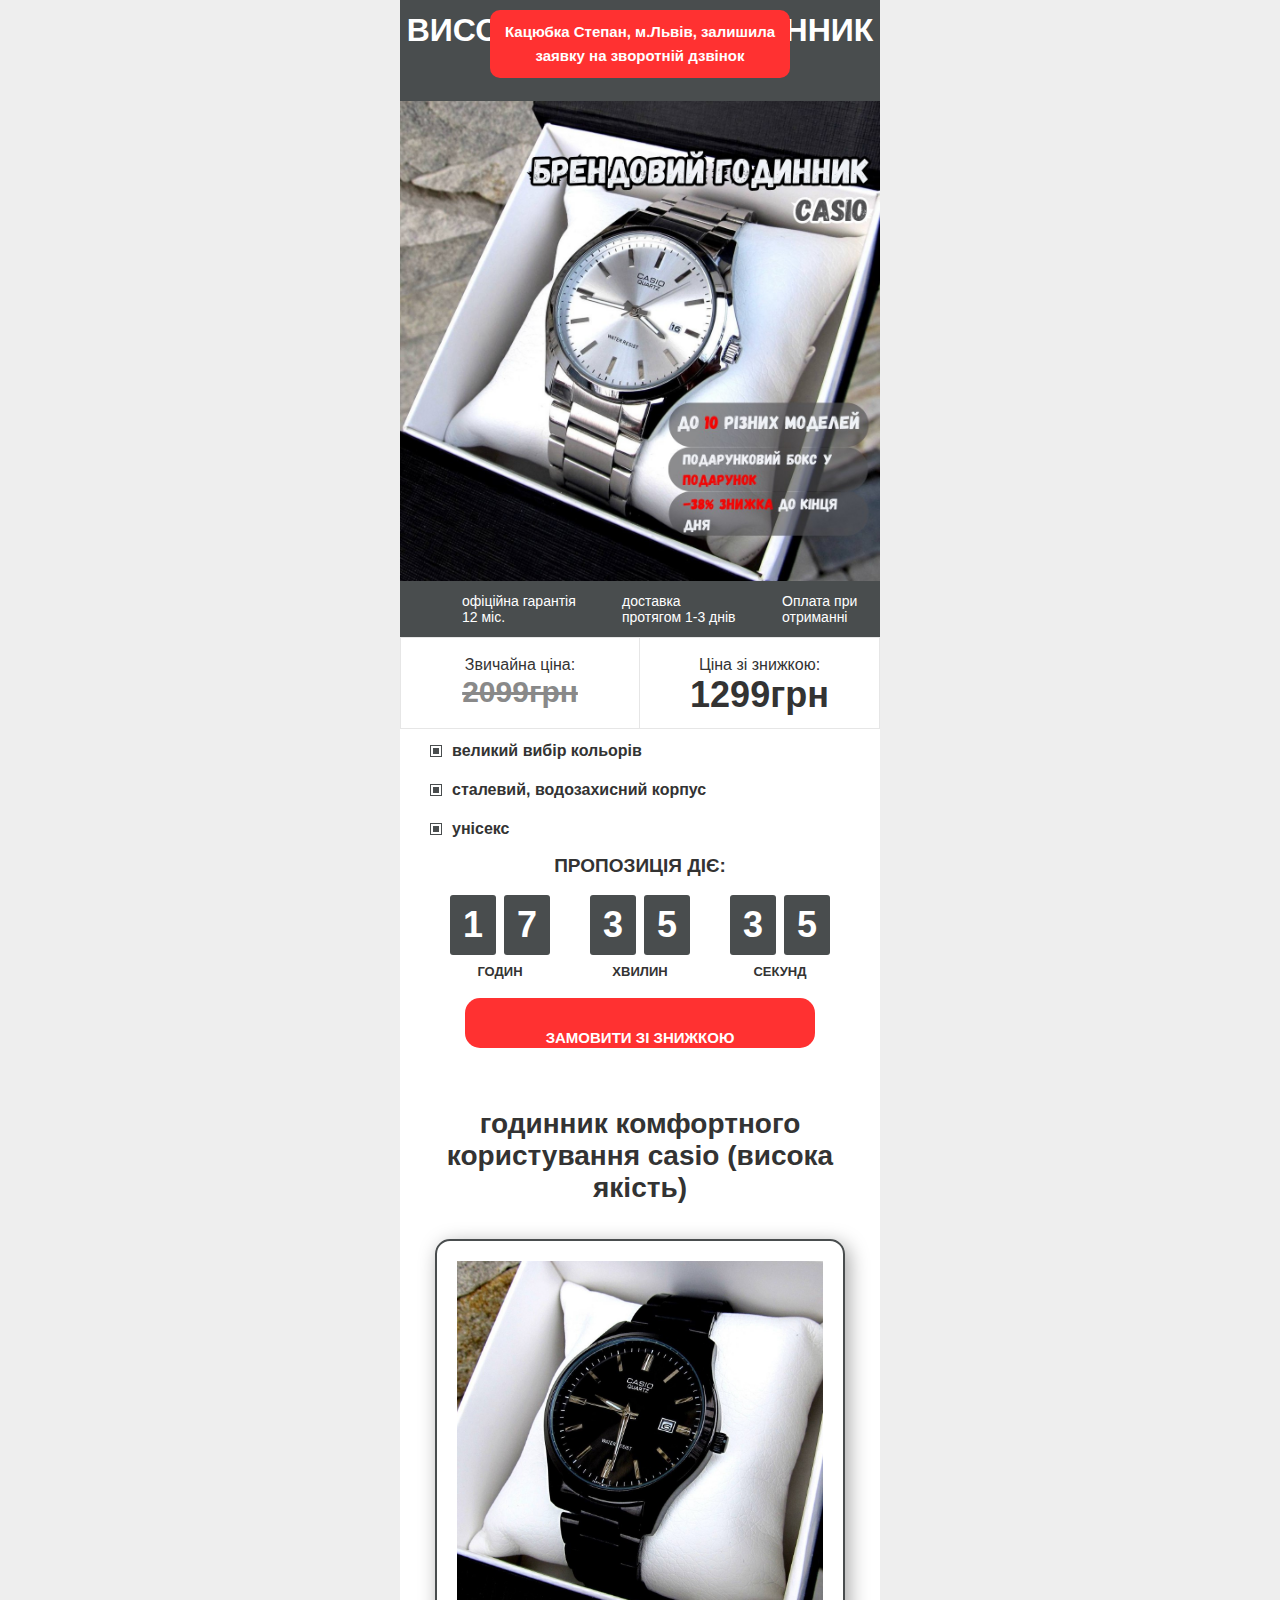
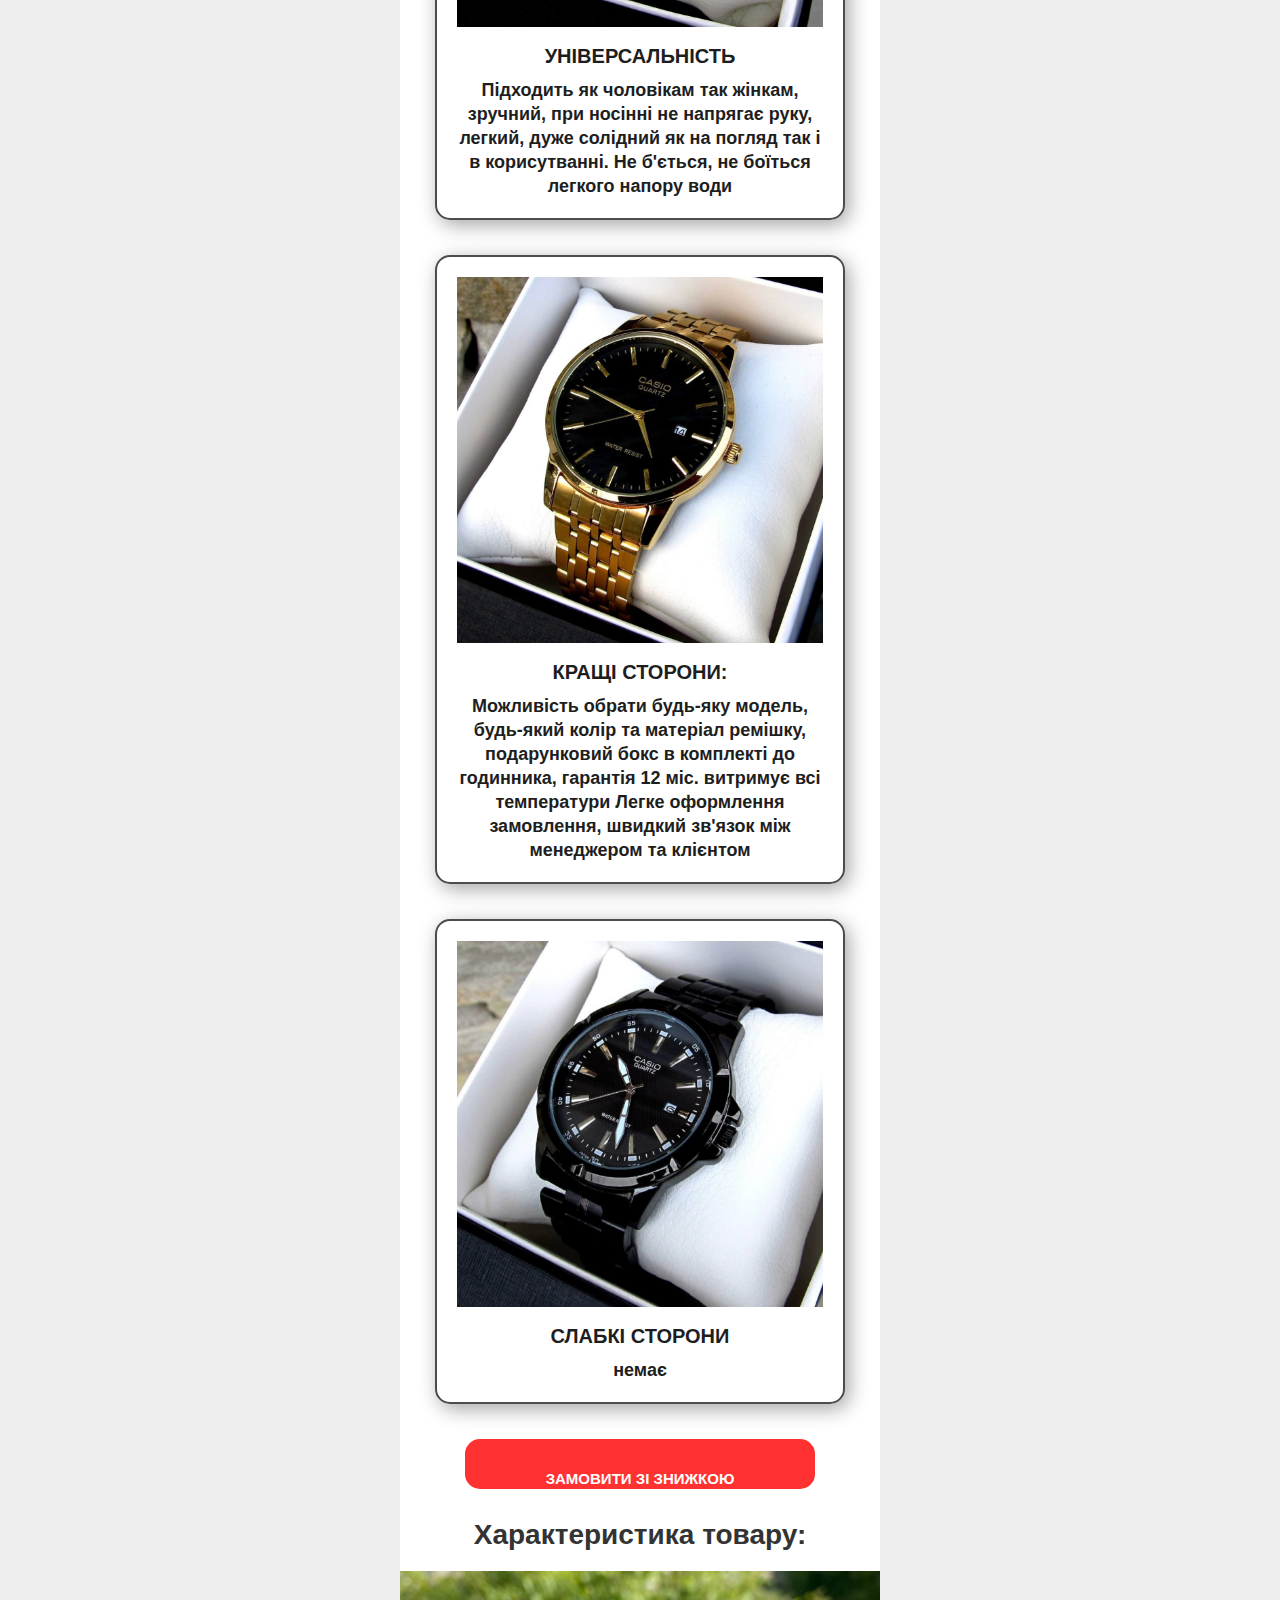
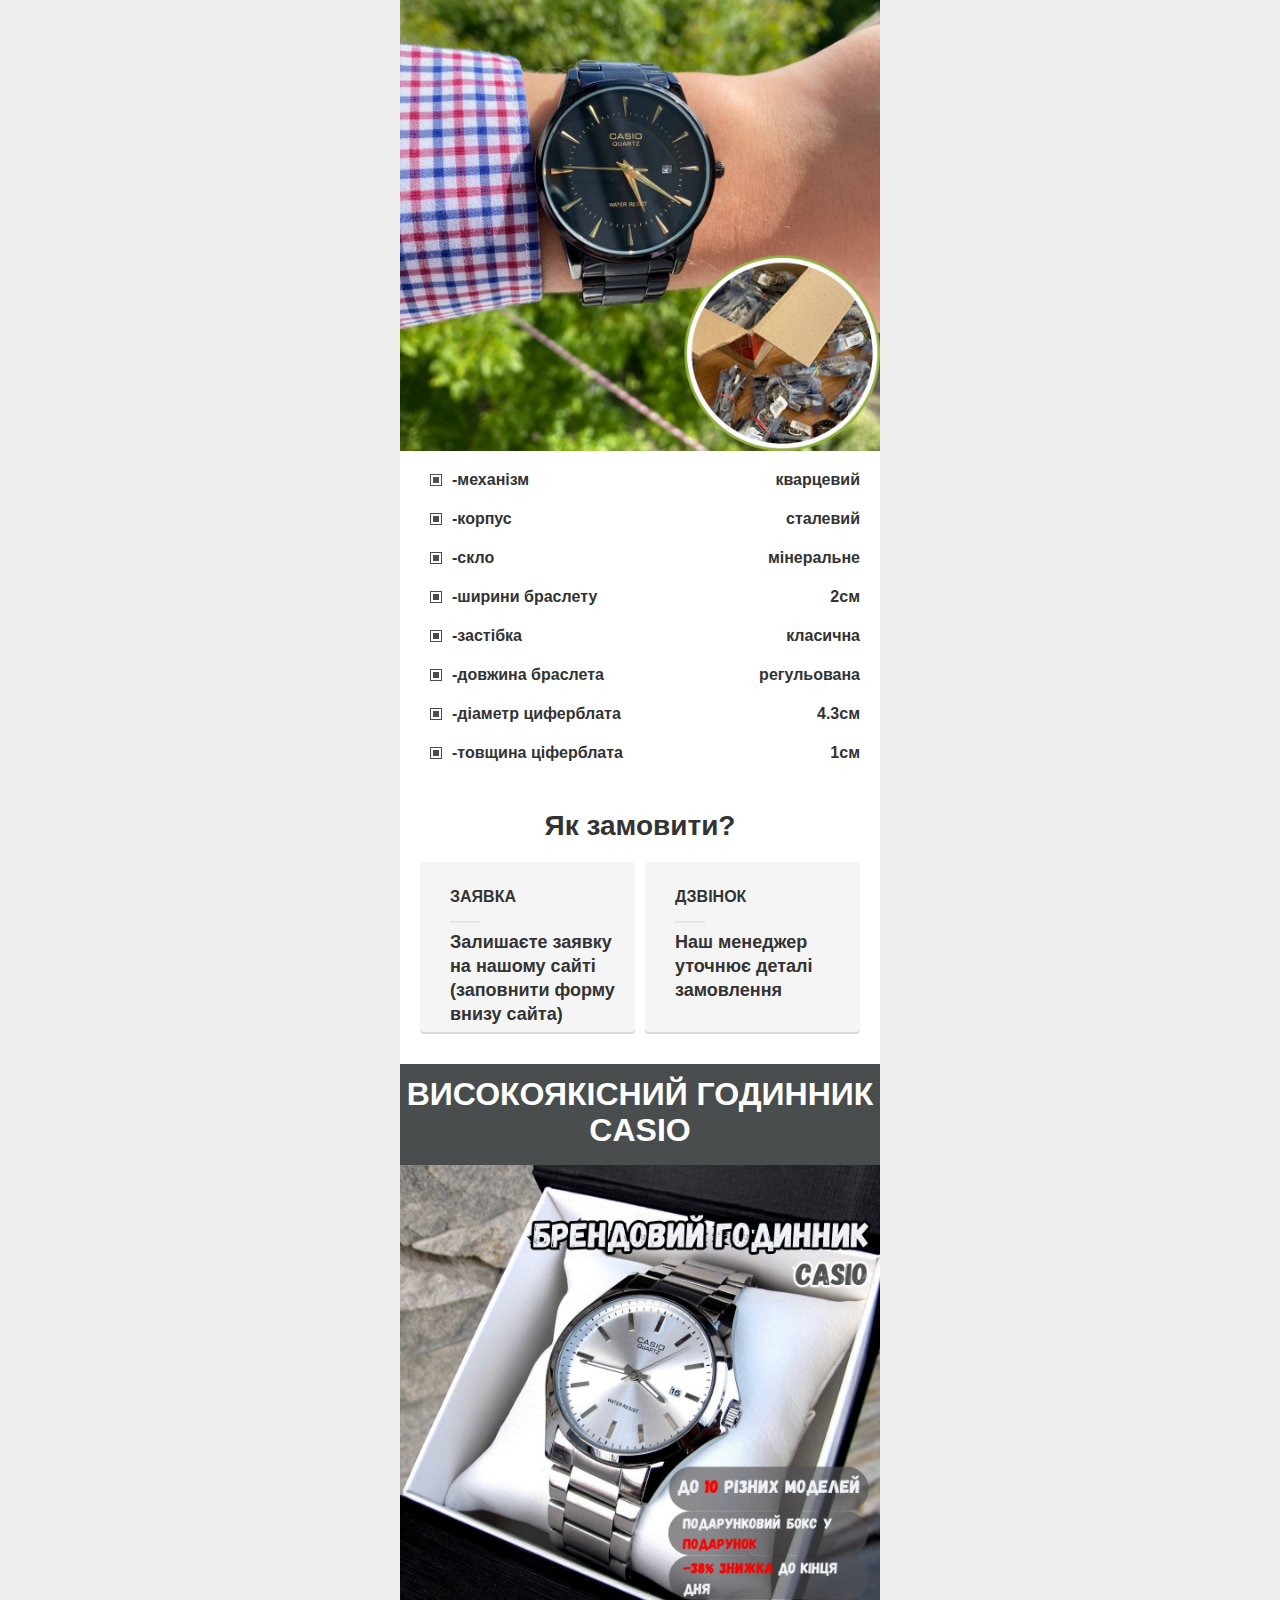
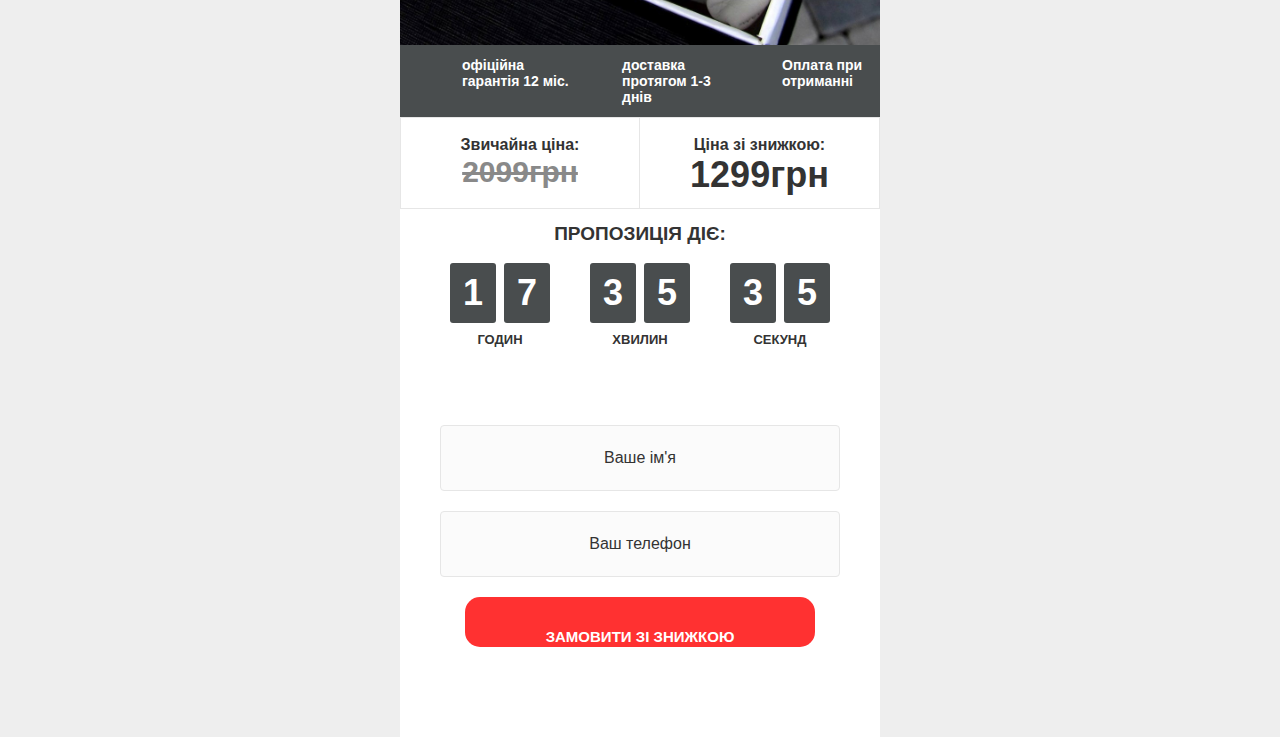
==== commit 475e6e79: "Update index.html" ====
--- a/index.html
+++ b/index.html
@@ -395,7 +395,7 @@
 							color: white;
 							border: none;
 							cursor: pointer;
-							font-size: 25px; /* Збільшив розмір шрифту */
+							font-size: 15px; /* Збільшив розмір шрифту */
 							text-transform: uppercase; /* Текст великими літерами */
 							font-weight: bold; /* Жирний шрифт для кнопки */
 							border-radius: 15px; /* Закруглені кути для кнопки */
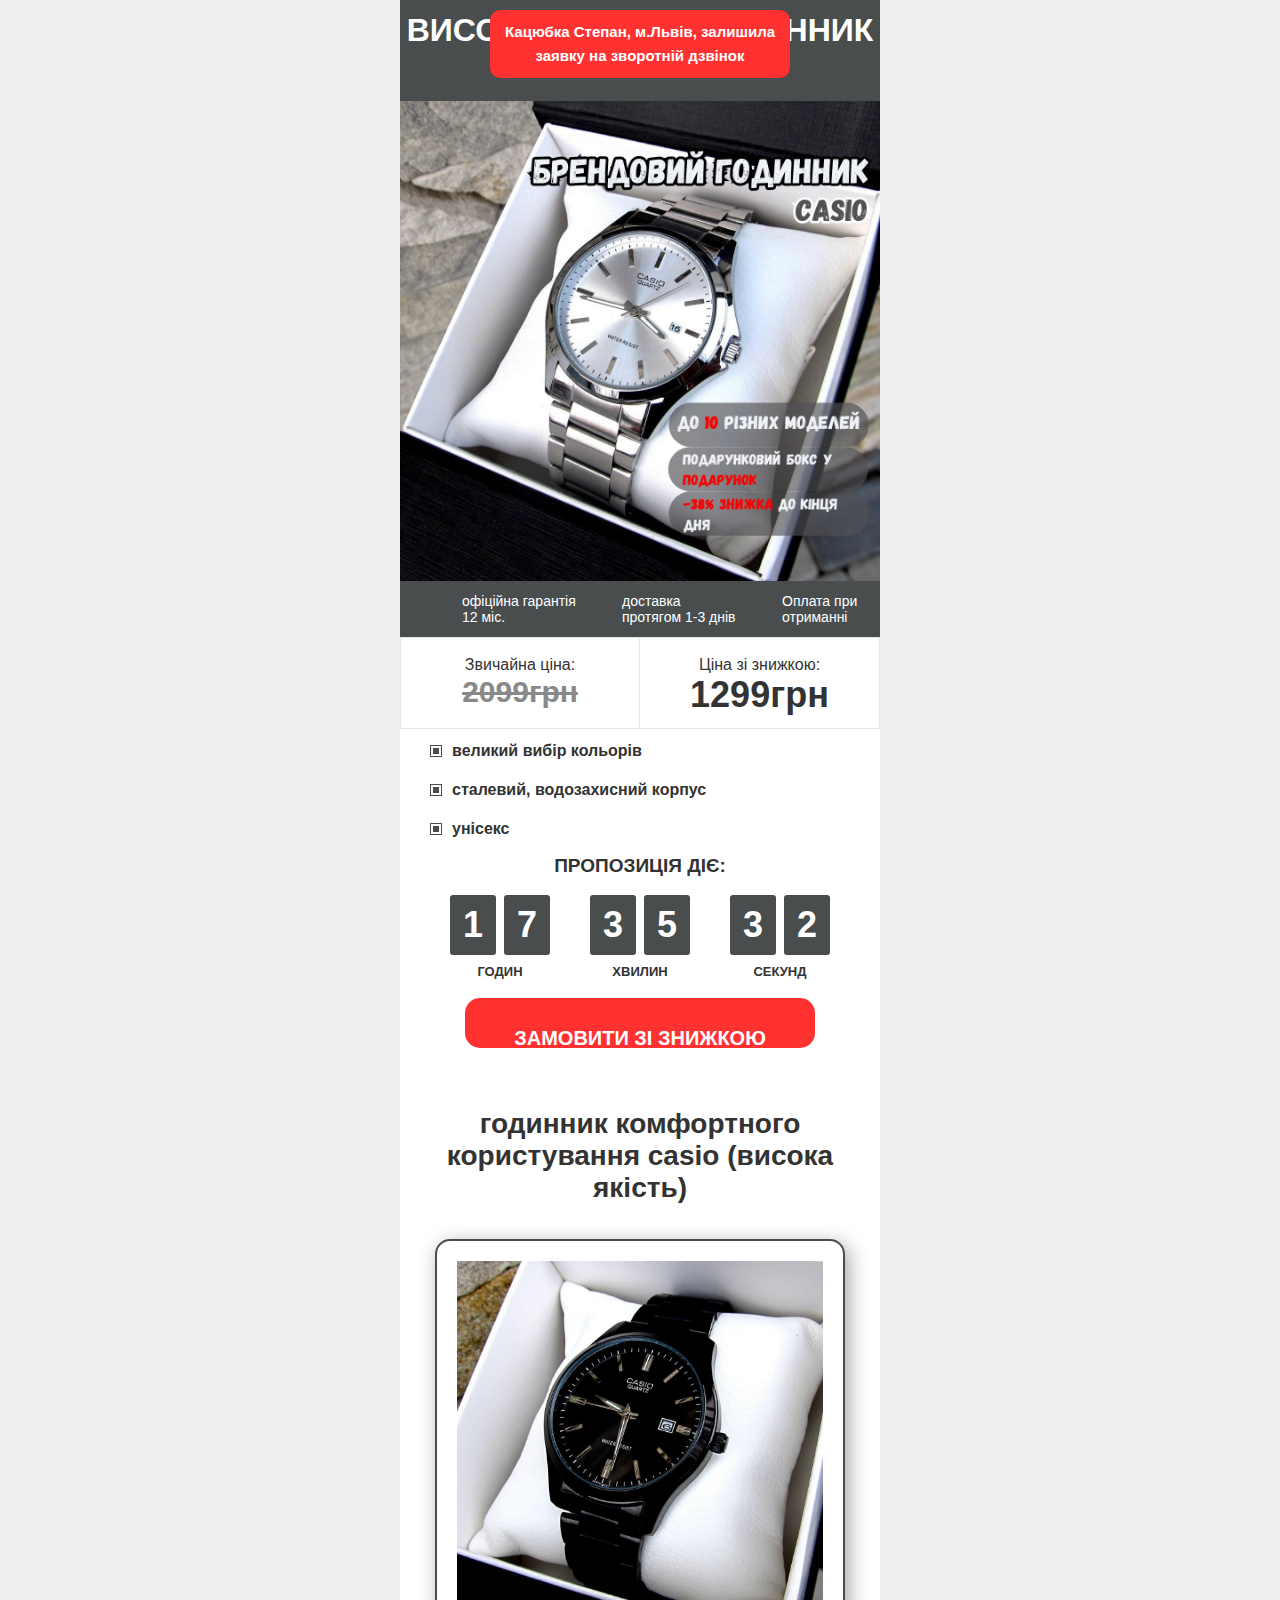
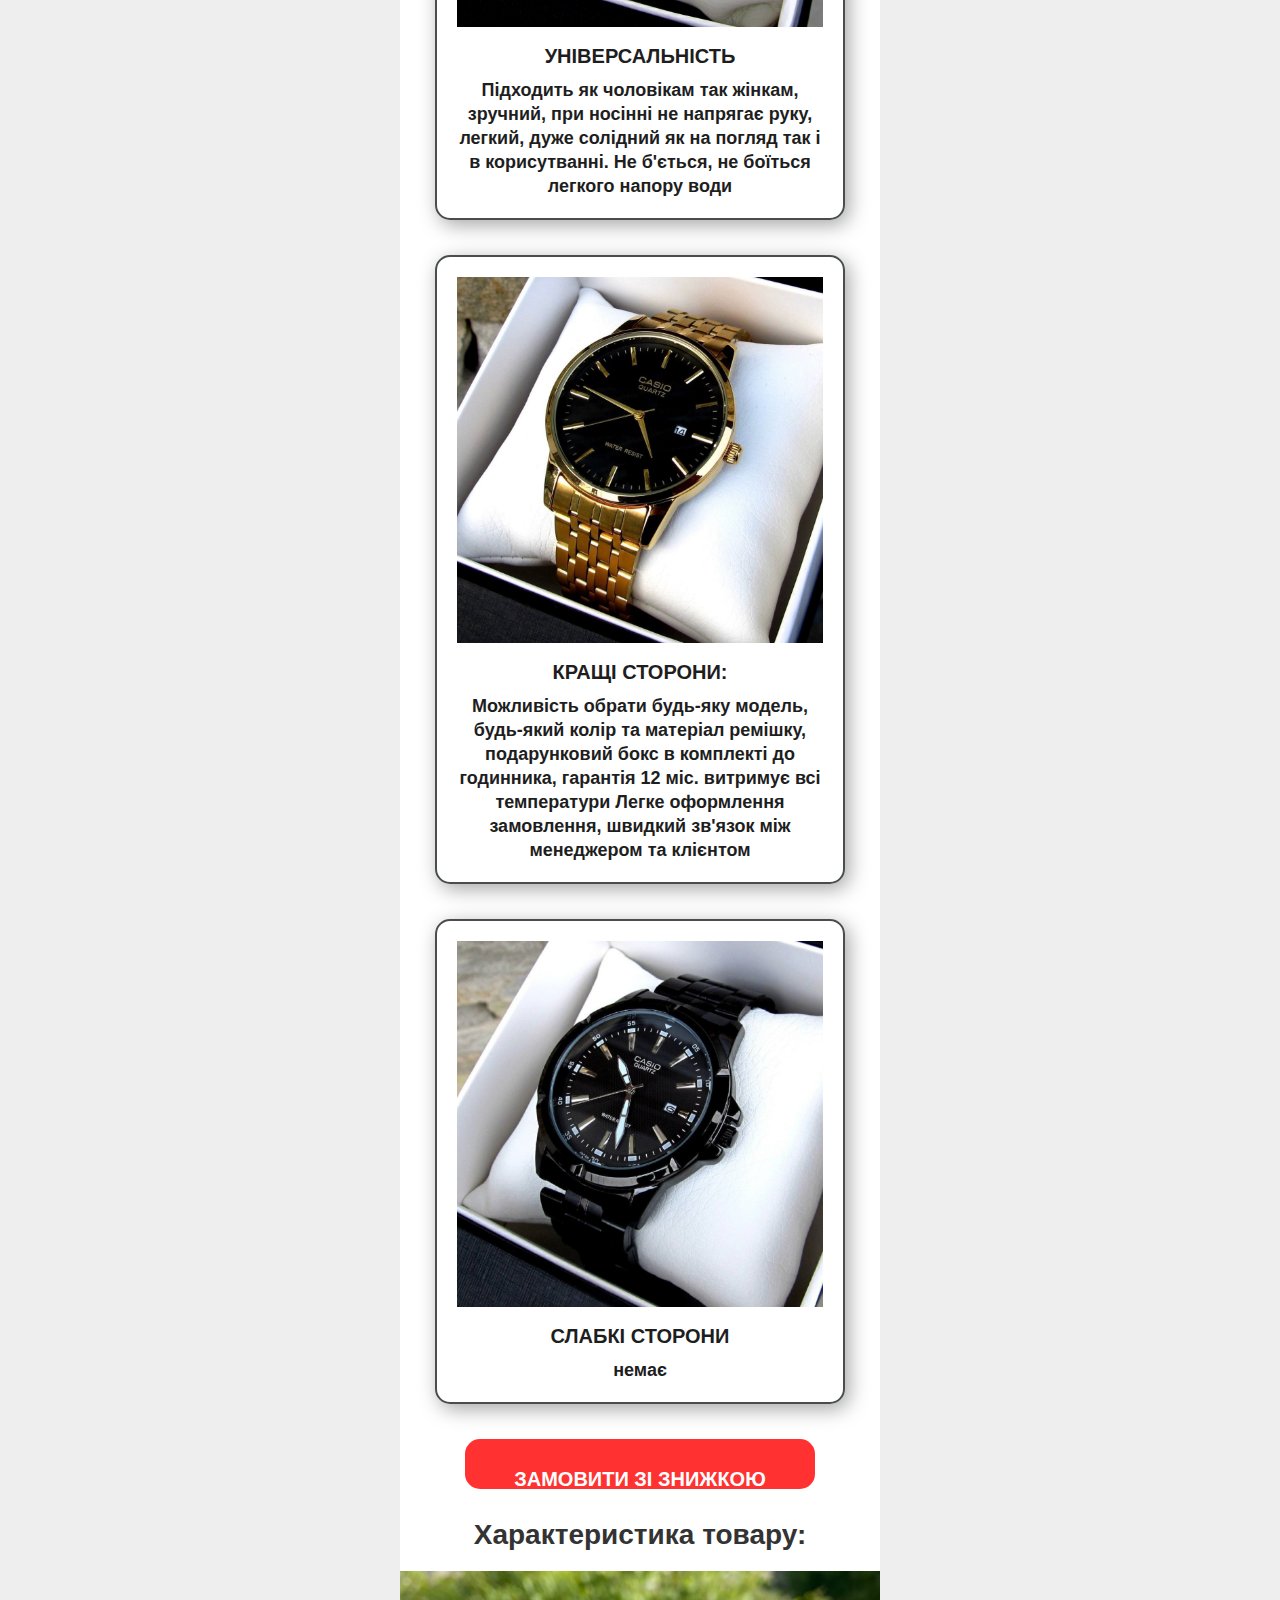
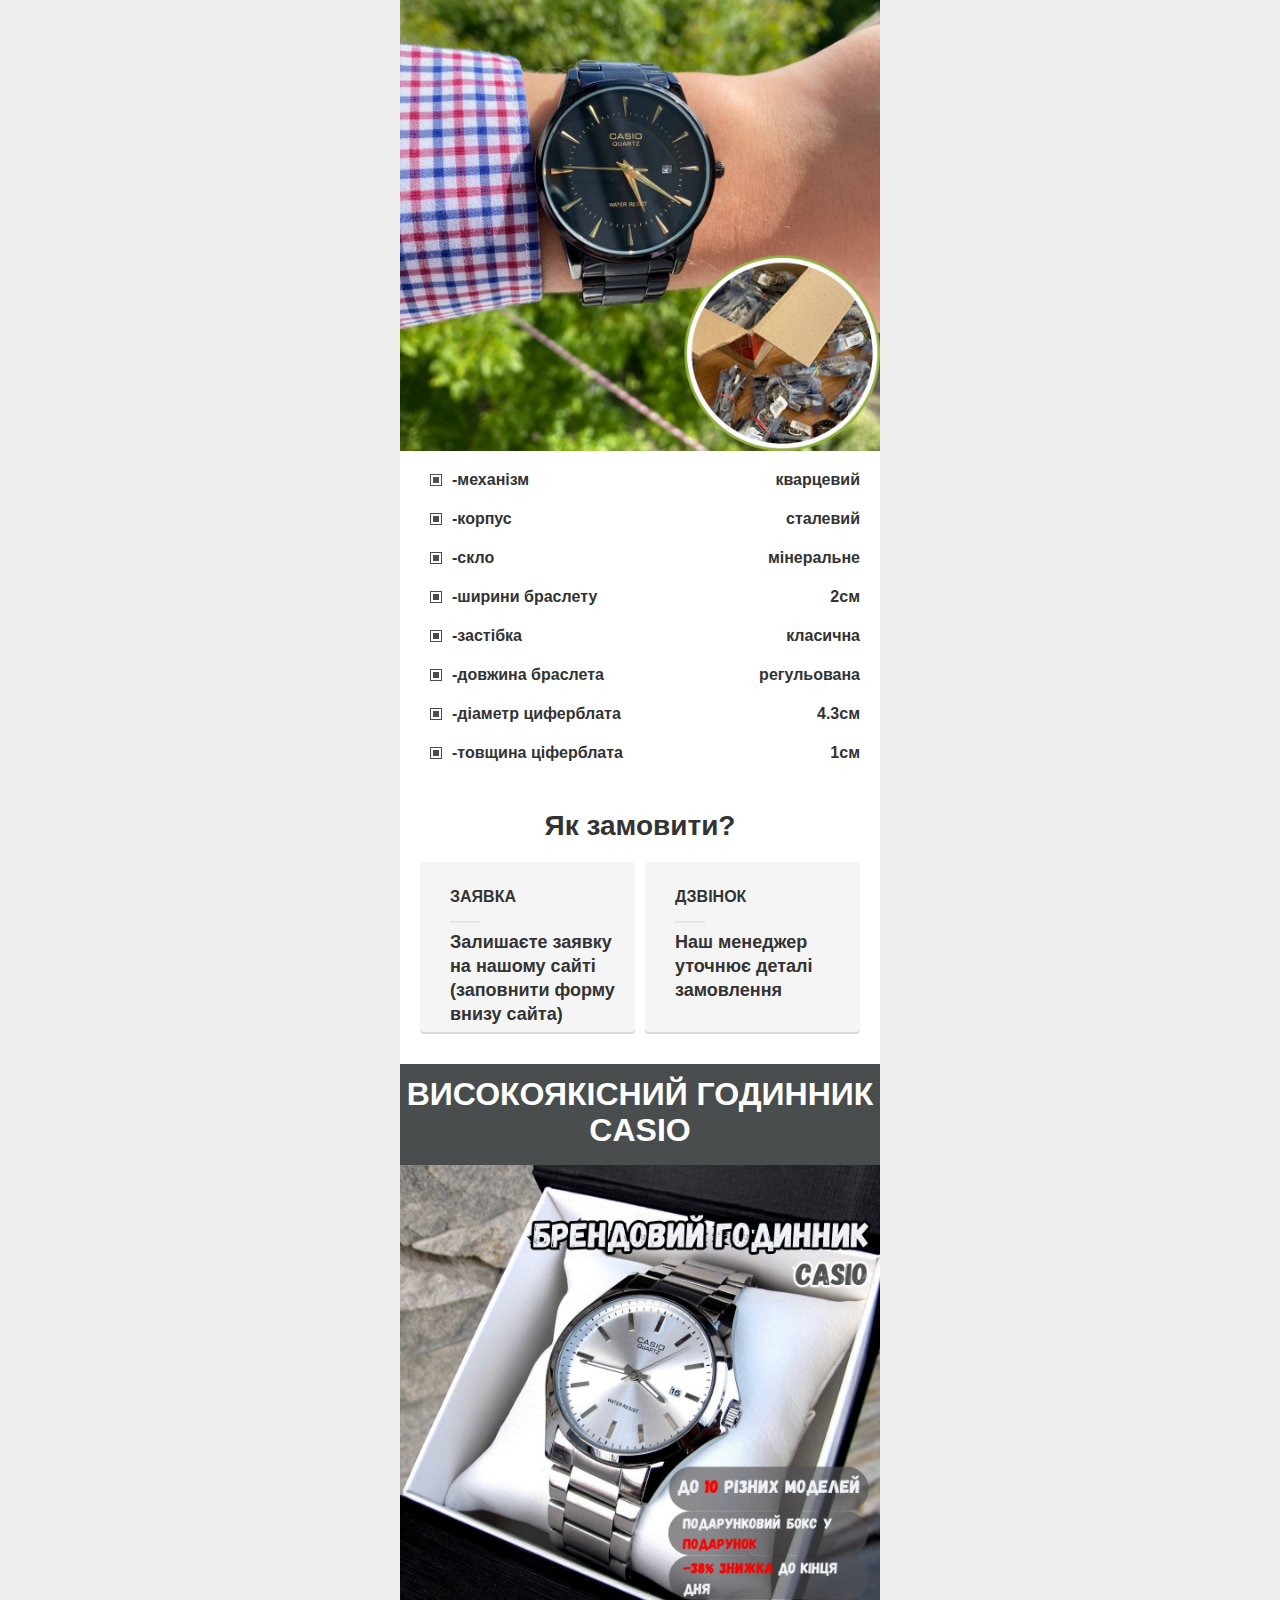
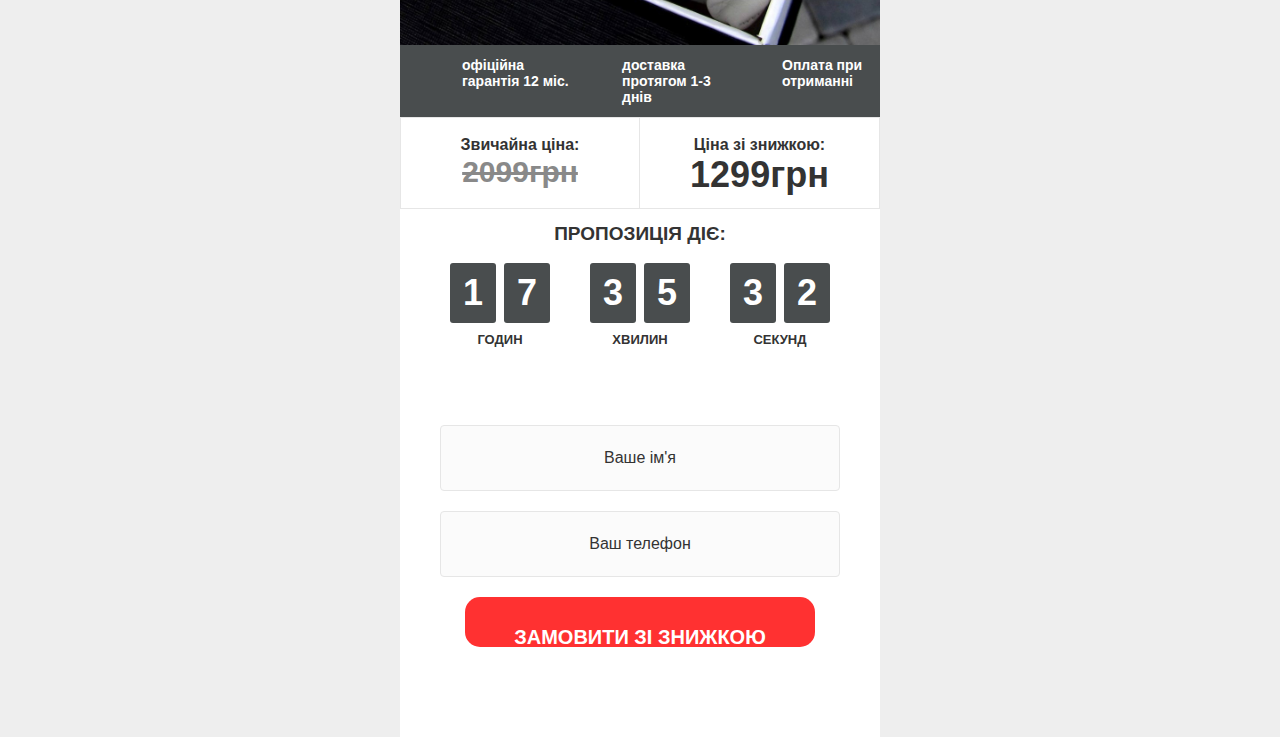
==== commit 2fffad51: "Update index.html" ====
--- a/index.html
+++ b/index.html
@@ -395,7 +395,7 @@
 							color: white;
 							border: none;
 							cursor: pointer;
-							font-size: 15px; /* Збільшив розмір шрифту */
+							font-size: 20px; /* Збільшив розмір шрифту */
 							text-transform: uppercase; /* Текст великими літерами */
 							font-weight: bold; /* Жирний шрифт для кнопки */
 							border-radius: 15px; /* Закруглені кути для кнопки */
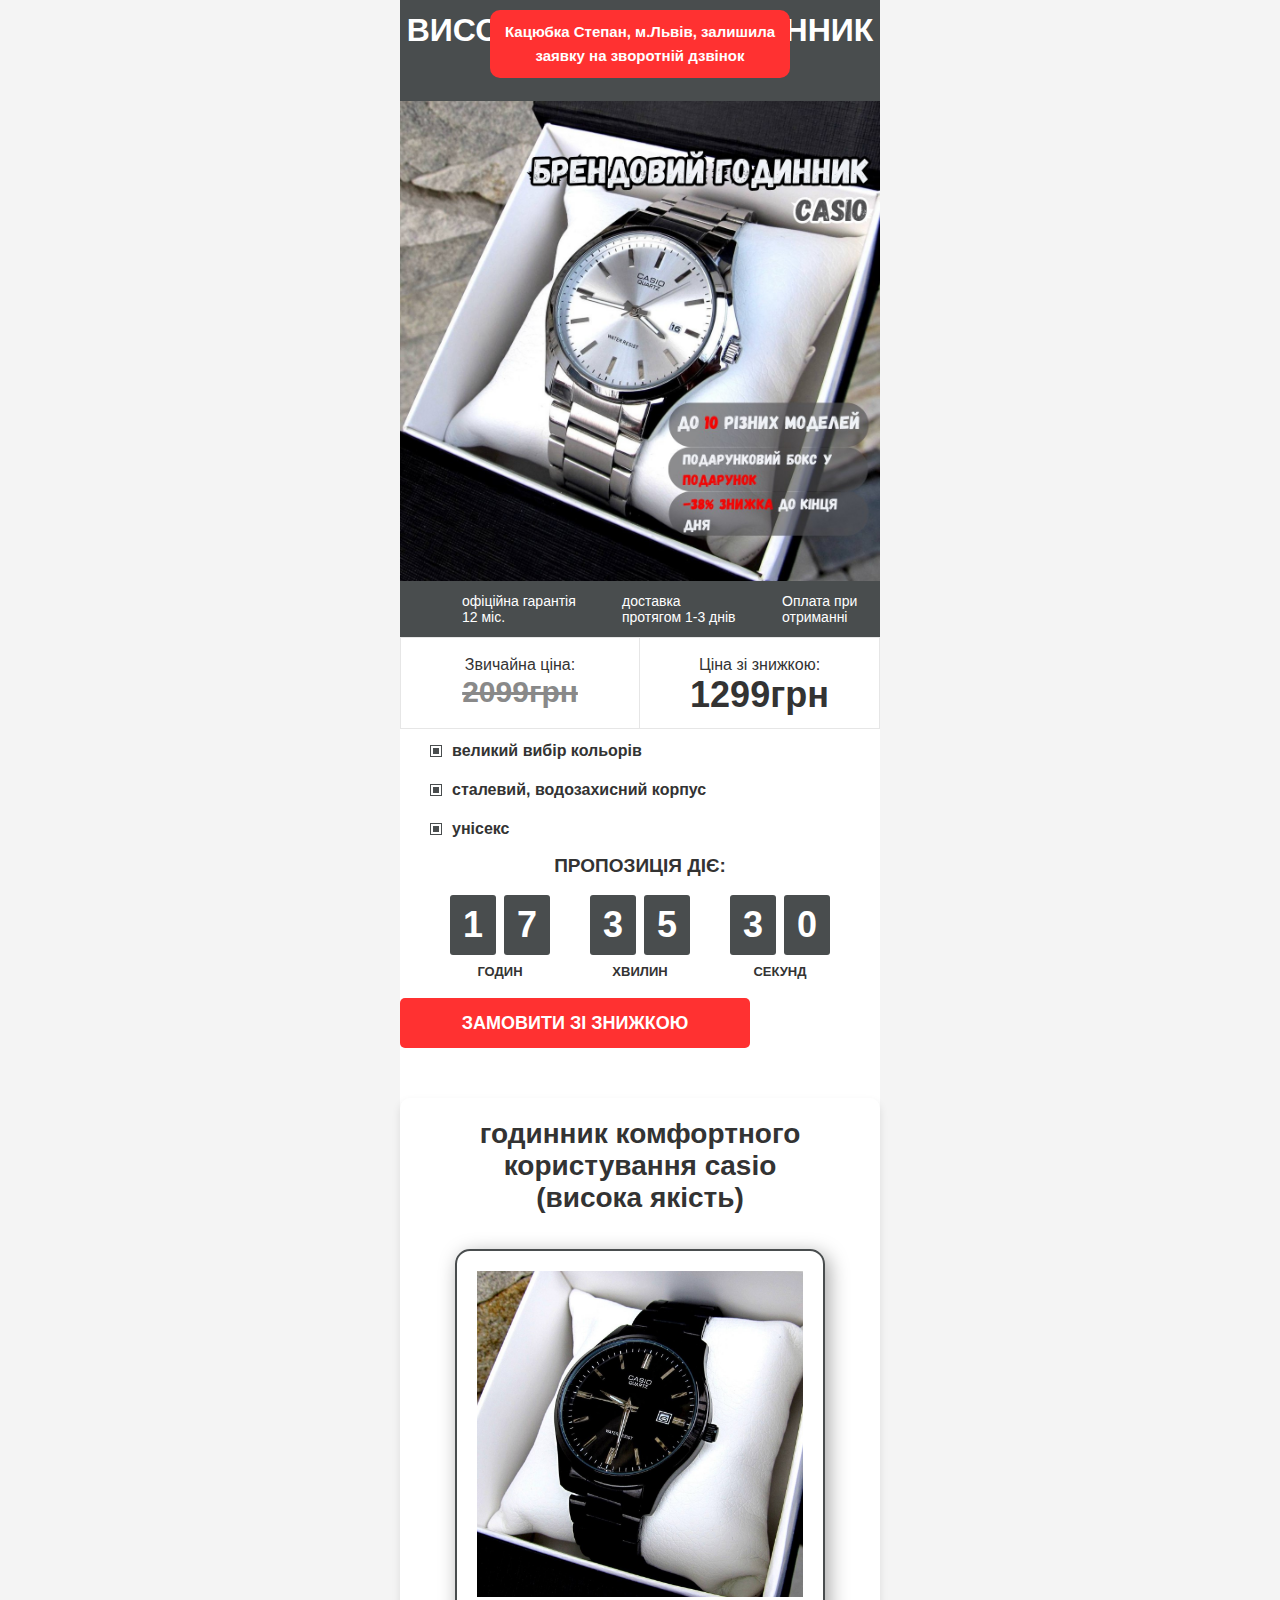
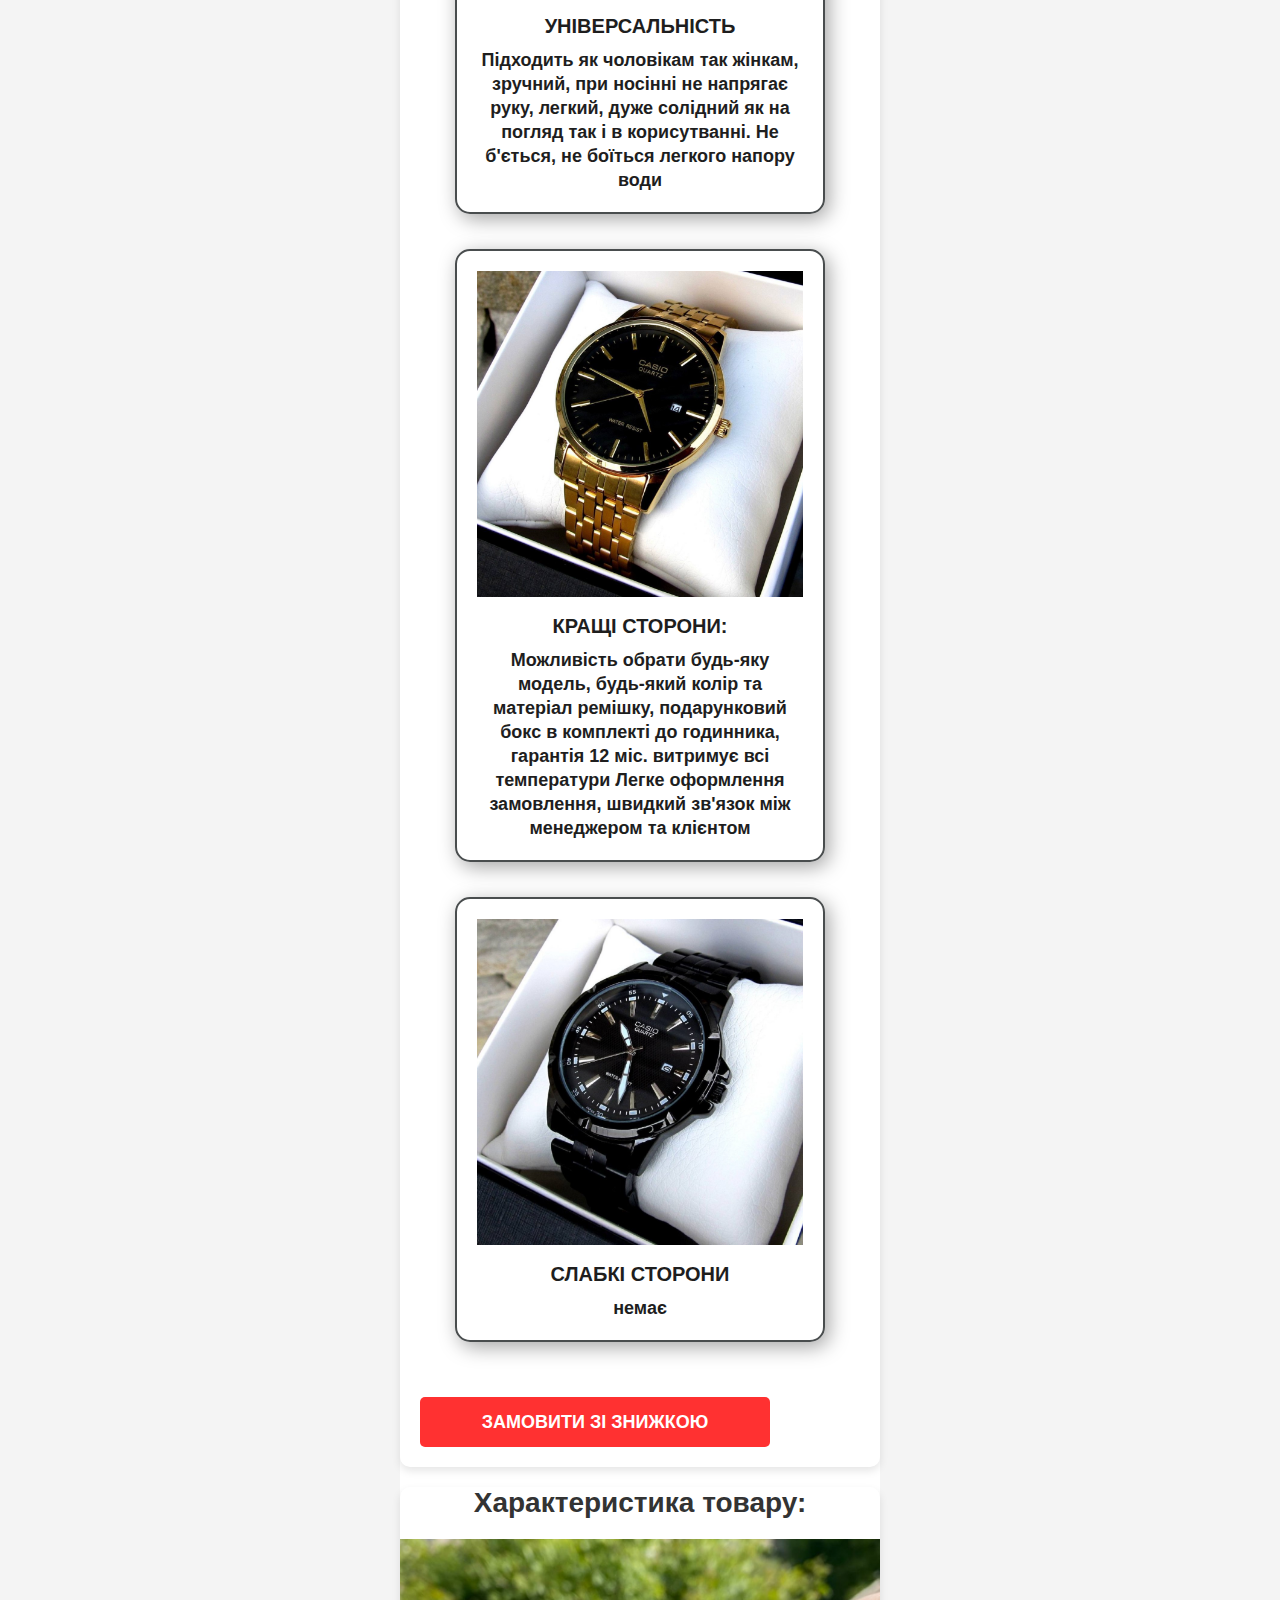
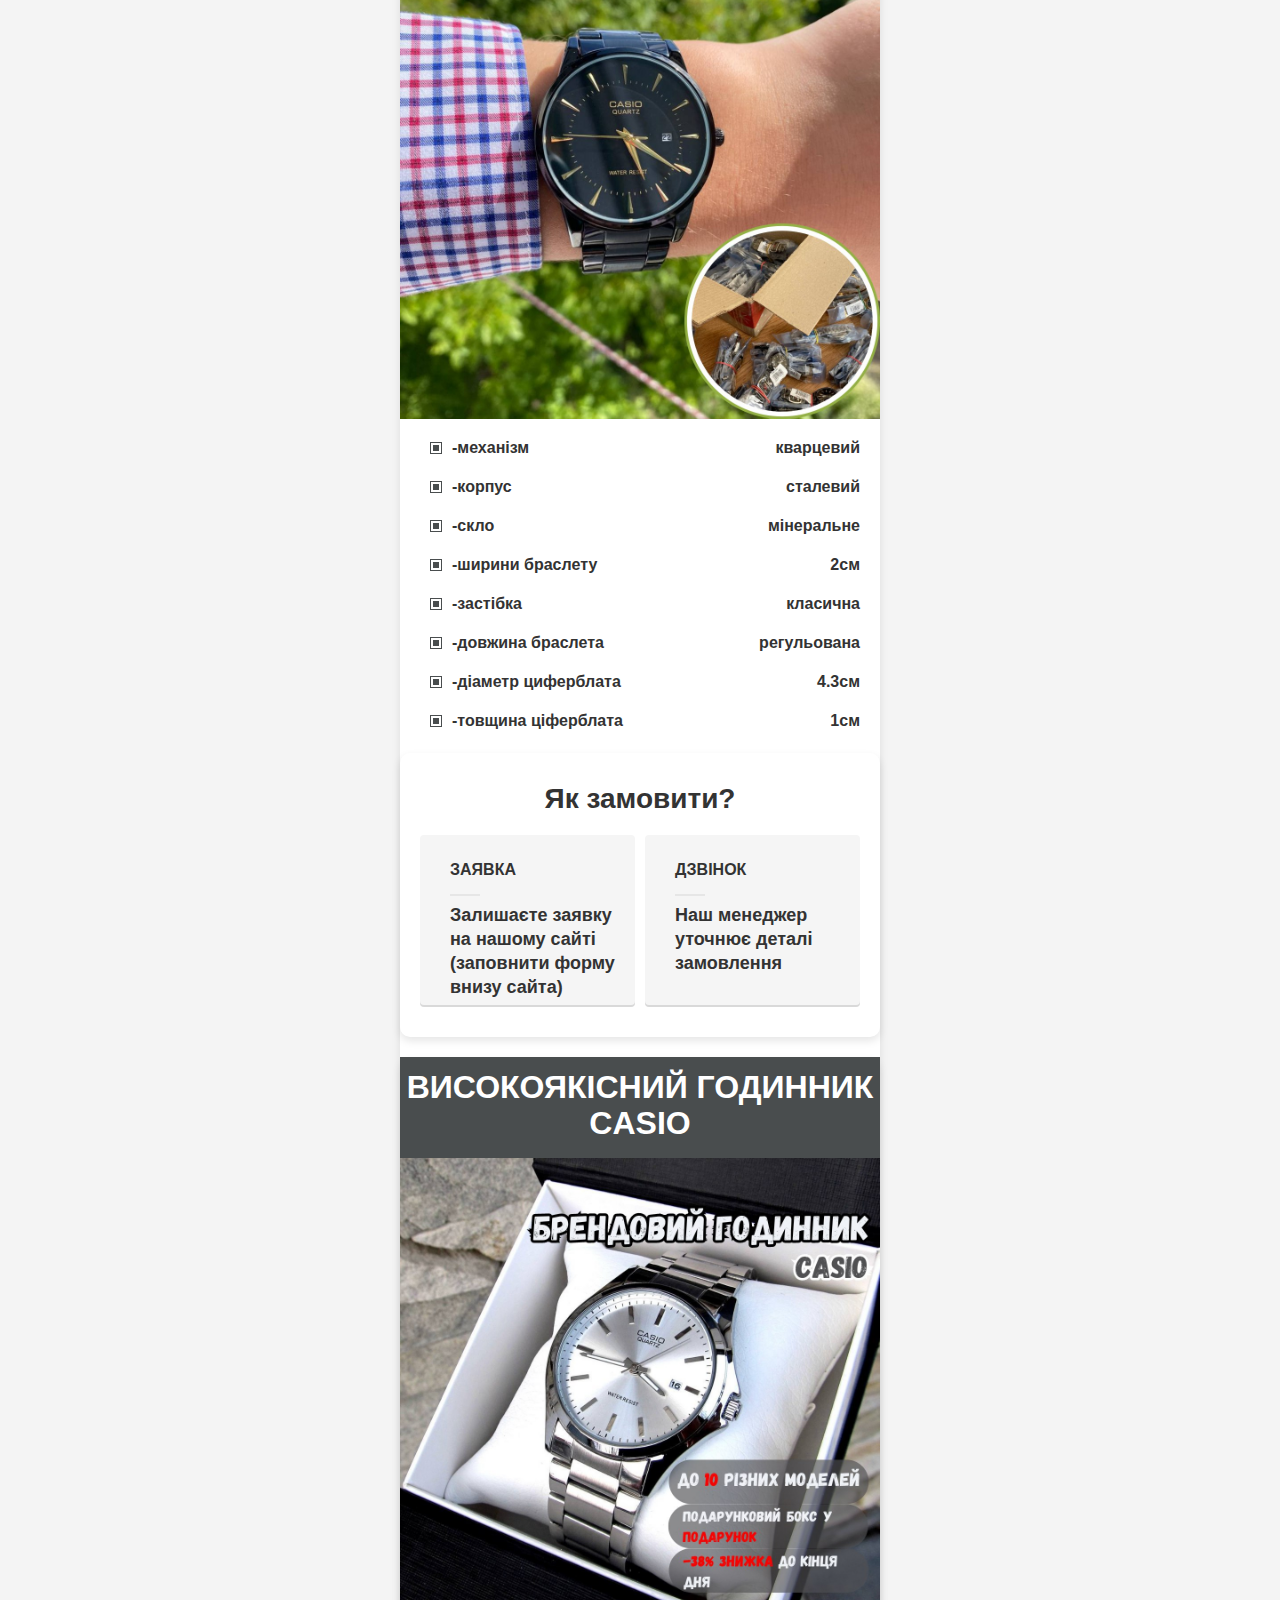
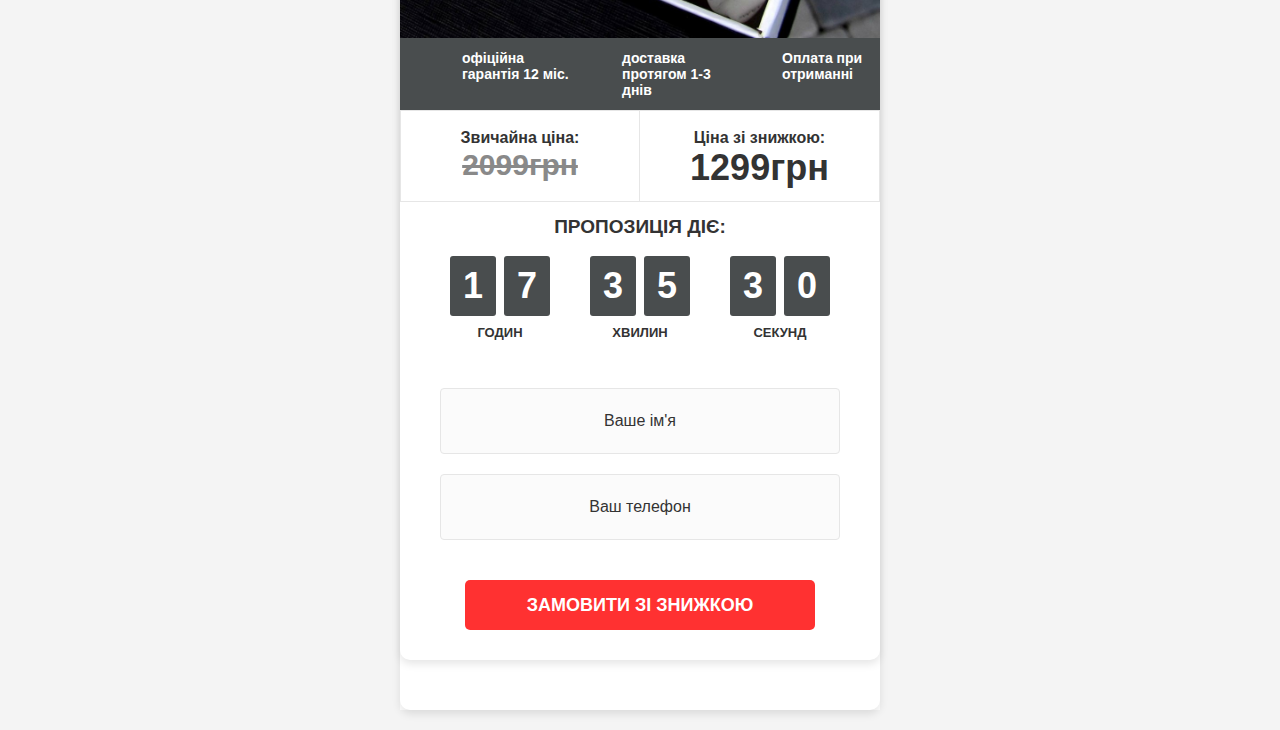
==== commit 8827cf50: "Update index.html" ====
--- a/index.html
+++ b/index.html
@@ -373,48 +373,74 @@
 
 
 
-
-				<!DOCTYPE html>
-				<html lang="uk">
-				<head>
-					<meta charset="UTF-8">
-					<meta name="viewport" content="width=device-width, initial-scale=1.0">
-					<title>Форма замовлення</title>
-					<style>
-						.field {
-							display: block;
-							margin-bottom: 20px; /* Зменшив відступ для кращого вигляду */
-							padding: 10px;
-							width: 100%;
-							box-sizing: border-box;
-						}
+	<style>
+					body {
+						font-family: Arial, sans-serif; /* Основний шрифт для сторінки */
+						margin: 0;
+						padding: 0;
+						background-color: #f4f4f4; /* Світло-сірий фон для кращого контрасту */
+					}
+			
+					section {
+						max-width: 600px; /* Максимальна ширина форми */
+						margin: 20px auto; /* Центрування форми */
+						padding: 20px;
+						background-color: white; /* Білий фон для форми */
+						border-radius: 10px; /* Закруглені кути для форми */
+						box-shadow: 0 4px 8px rgba(0, 0, 0, 0.1); /* Легка тінь для форми */
+					}
+			
+					.field {
+						display: block;
+						margin-bottom: 20px;
+						padding: 10px;
+						width: 100%;
+						box-sizing: border-box;
+						border: 1px solid #ddd; /* Легка обводка для полів */
+						border-radius: 5px; /* Закруглені кути для полів */
+						font-size: 16px; /* Розмір шрифту для полів */
+					}
+			
+					.button-container {
+						text-align: center; /* Центрує кнопку всередині контейнера */
+					}
+			
+					.button {
+						display: inline-flex; /* Використовуємо flex для вертикального вирівнювання */
+						align-items: center; /* Вертикальне вирівнювання тексту */
+						justify-content: center; /* Центрування тексту горизонтально */
+						padding: 15px 20px; /* Збільшене внутрішнє відступи */
+						background-color: #FF3131; /* Червоний фон кнопки */
+						color: white; /* Білий текст кнопки */
+						border: none;
+						cursor: pointer;
+						font-size: 18px; /* Збільшений розмір шрифту для кнопки */
+						text-transform: uppercase; /* Текст великими літерами */
+						font-weight: bold; /* Жирний шрифт для кнопки */
+						border-radius: 5px; /* Закруглені кути для кнопки */
+						transition: background-color 0.3s ease, transform 0.2s ease; /* Плавна зміна кольору та ефект натискання */
+						box-sizing: border-box; /* Включає padding та border в ширину кнопки */
+					}
+			
+					.button:hover {
+						background-color: #e60000; /* Темніший колір при наведенні */
+						transform: scale(1.05); /* Легке збільшення кнопки при наведенні */
+					}
+			
+					.button:active {
+						transform: scale(0.98); /* Легке зменшення кнопки при натисканні */
+					}
+				</style>
+			
 				
-						.button {
-							padding: 15px 15px;
-							background-color: #FF3131;
-							color: white;
-							border: none;
-							cursor: pointer;
-							font-size: 20px; /* Збільшив розмір шрифту */
-							text-transform: uppercase; /* Текст великими літерами */
-							font-weight: bold; /* Жирний шрифт для кнопки */
-							border-radius: 15px; /* Закруглені кути для кнопки */
-							transition: background-color 0.3s ease; /* Плавна зміна кольору фону */
-						}
-				
-						.button:hover {
-							background-color: #e60000; /* Темніший колір при наведенні */
-						}
-					</style>
-				</head>
-				<body>
-					<section>
-						<form id="order_form" class="order_form">
-							<input class="field" type="text" name="name" placeholder="Ваше ім'я" required>
-							<input class="field" type="tel" name="phone" minlength="15" maxlength="15" placeholder="Ваш телефон" required>
+					<form id="order_form" class="order_form">
+						<input class="field" type="text" name="name" placeholder="Ваше ім'я" required>
+						<input class="field" type="tel" name="phone" minlength="15" maxlength="15" placeholder="Ваш телефон" required>
+						<div class="button-container">
 							<button class="button" type="submit">Замовити зі знижкою</button>
-						</form>
-    </section>
+						</div>
+					</form>
+						
 
     <script>
         document.addEventListener('DOMContentLoaded', function() {
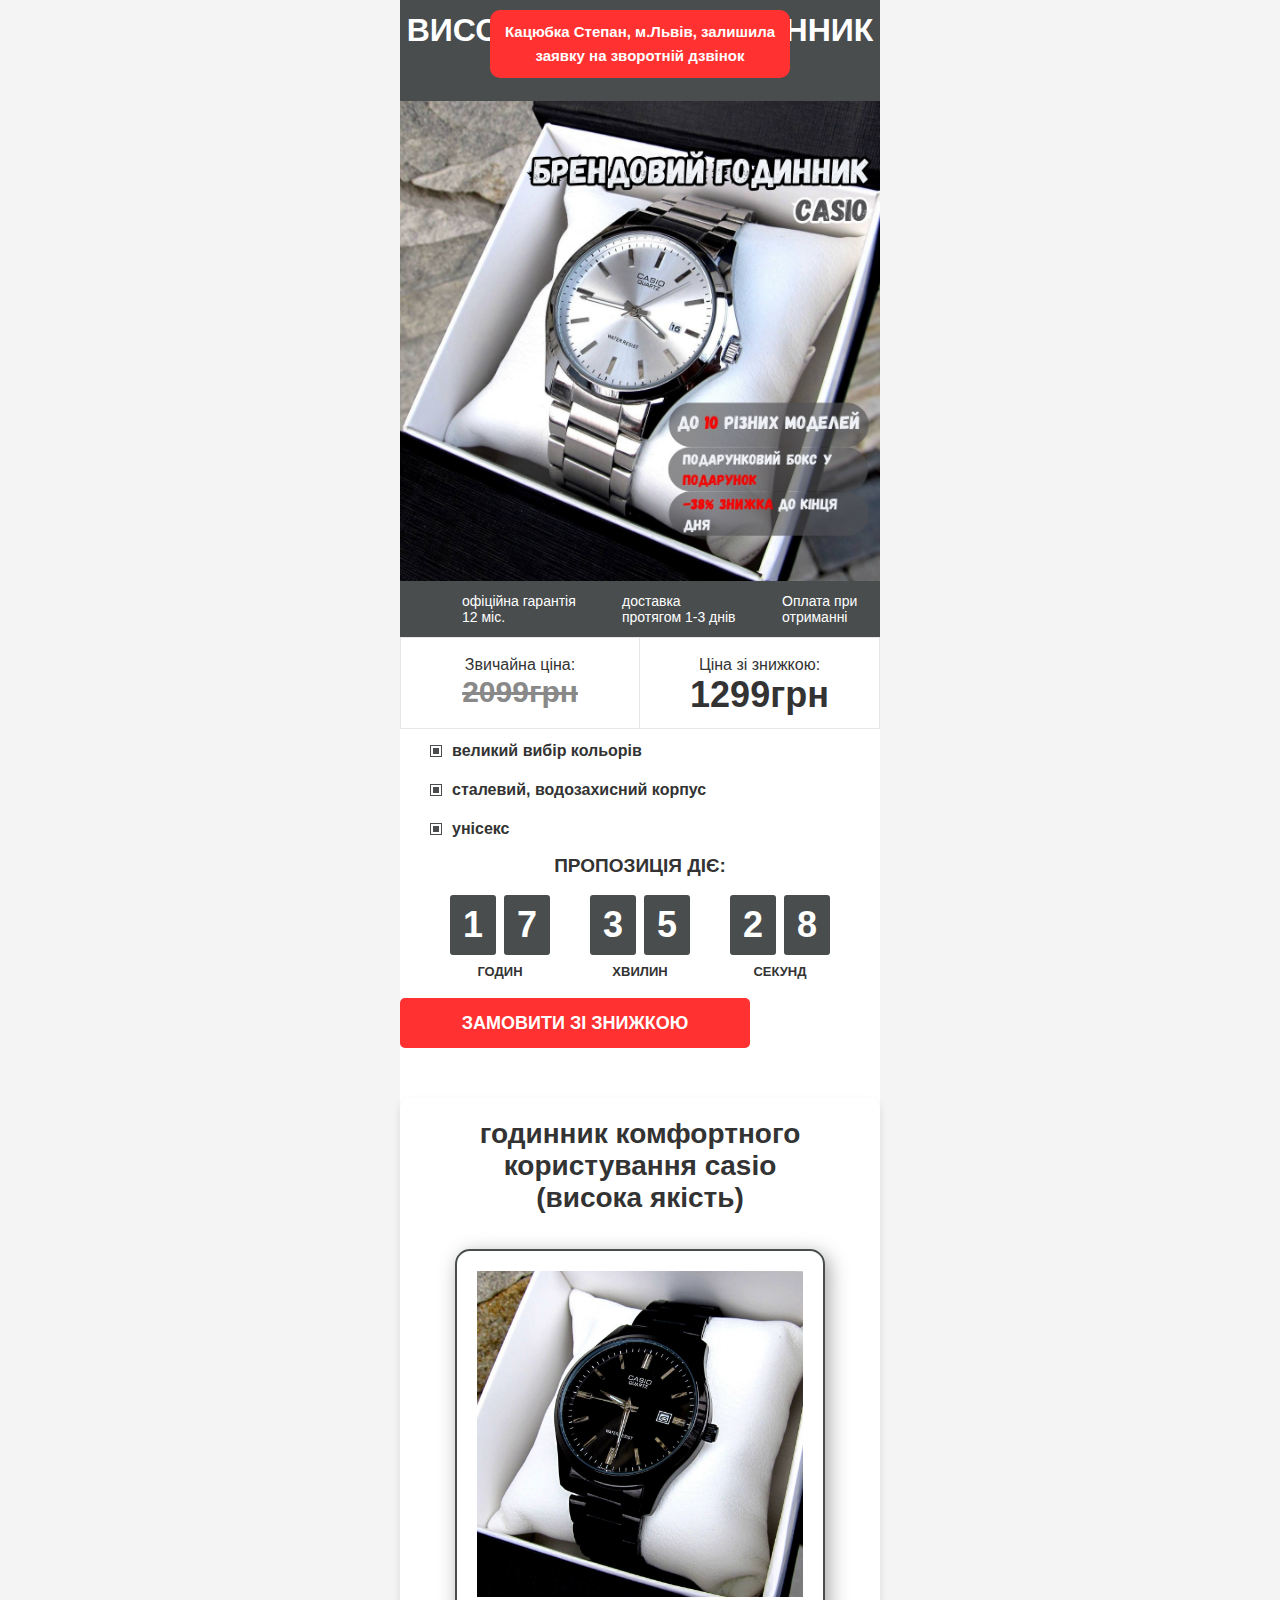
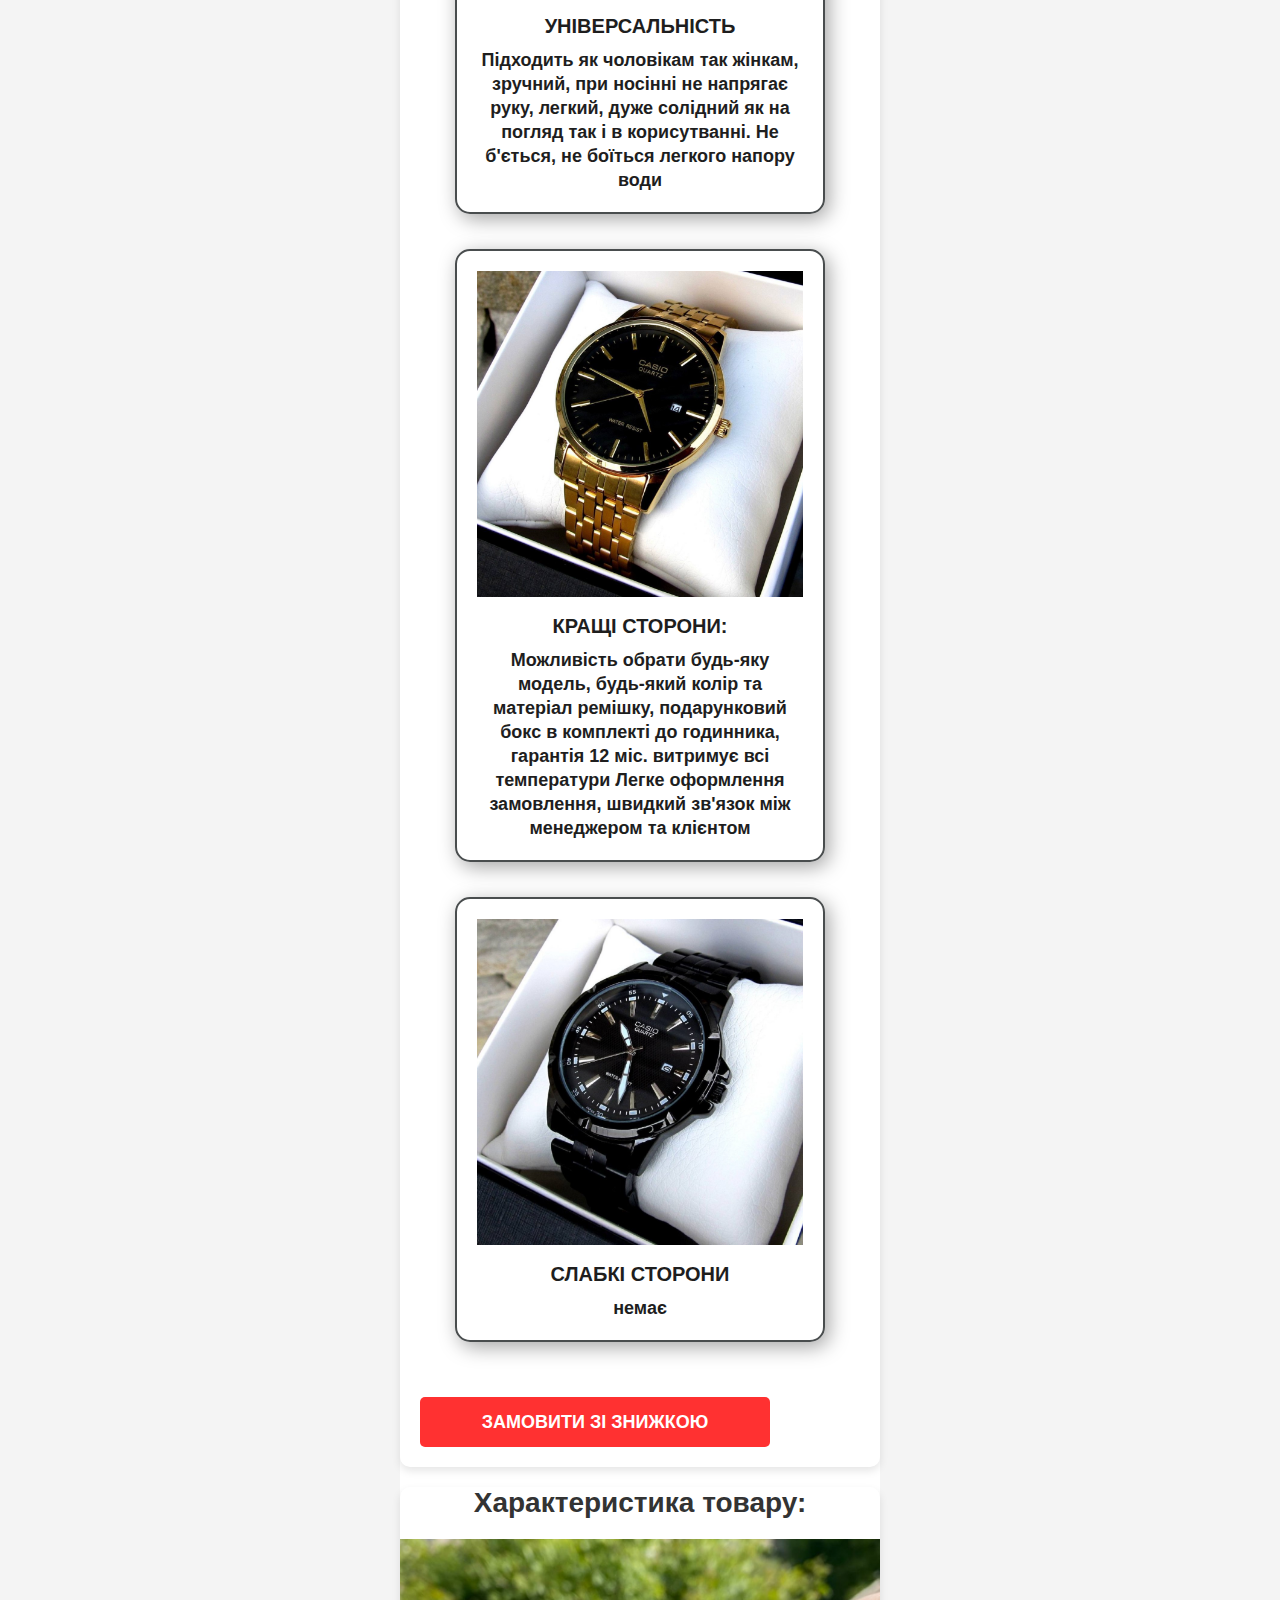
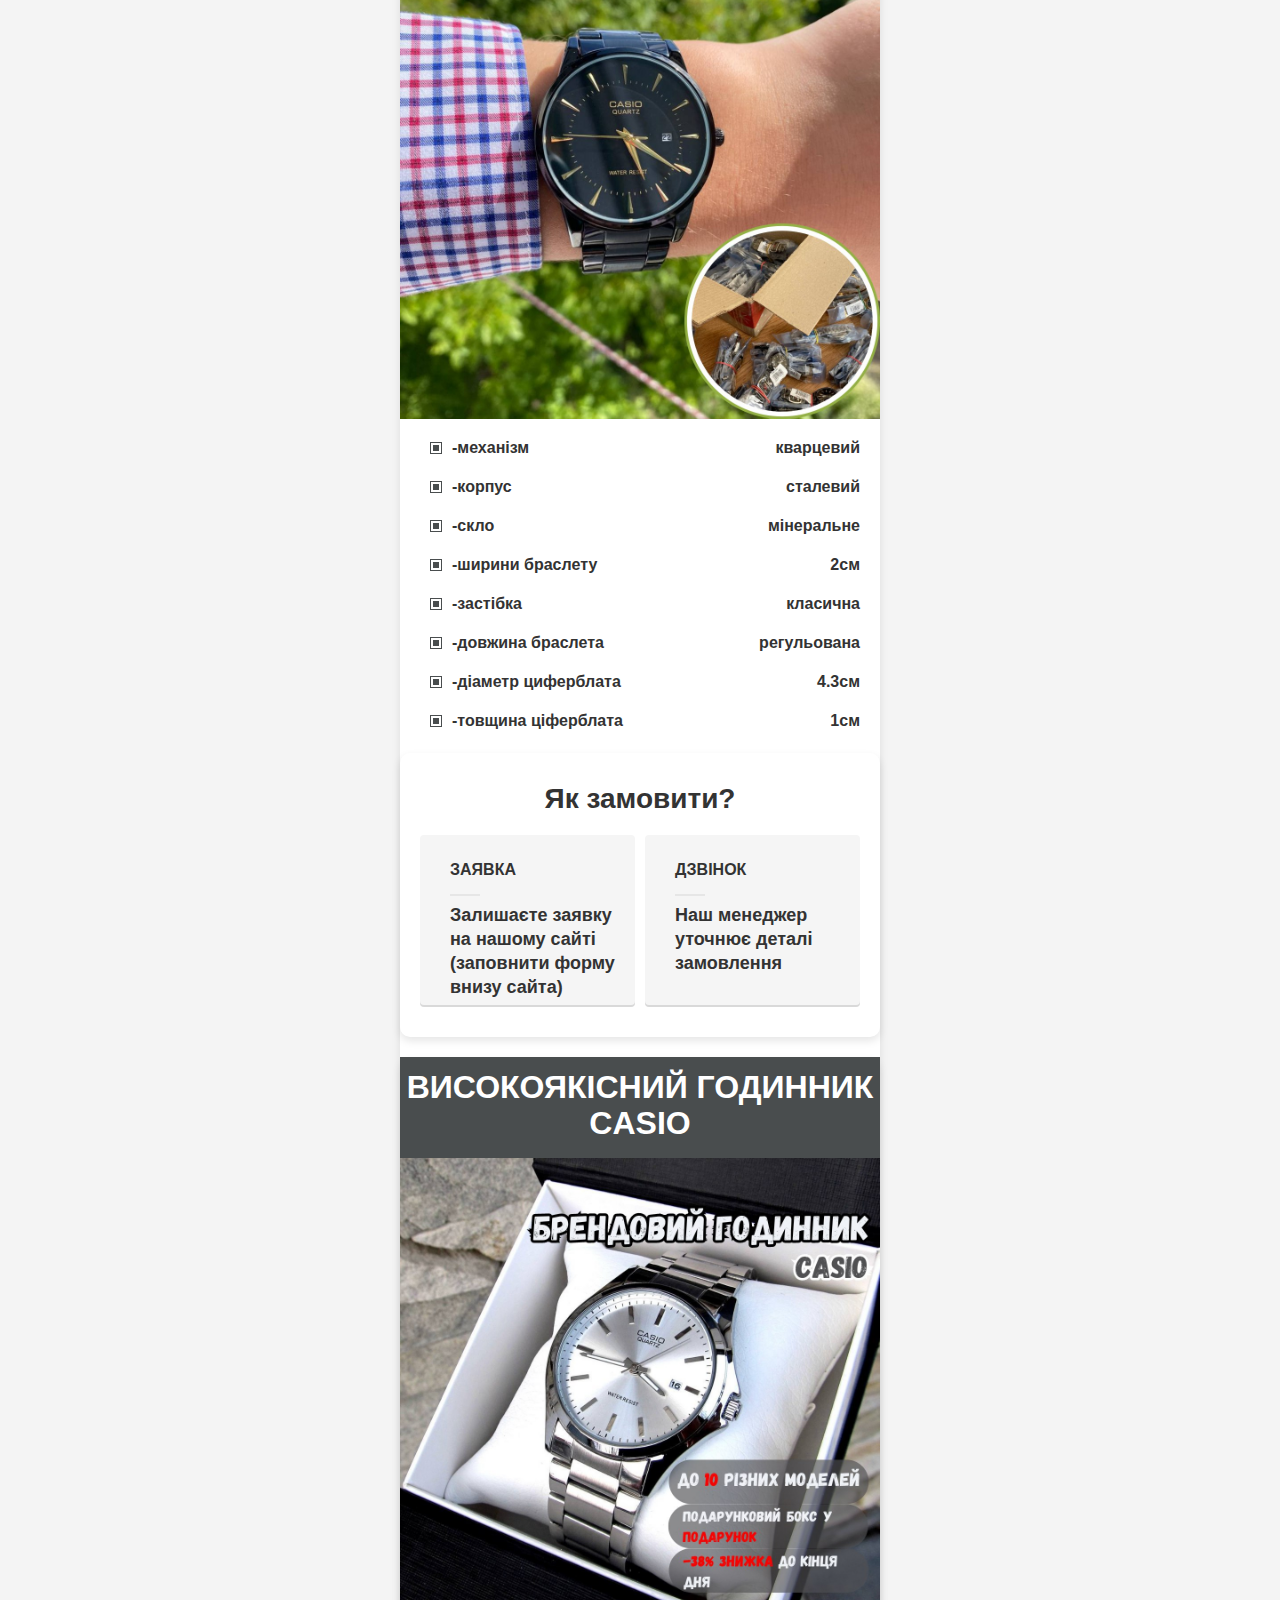
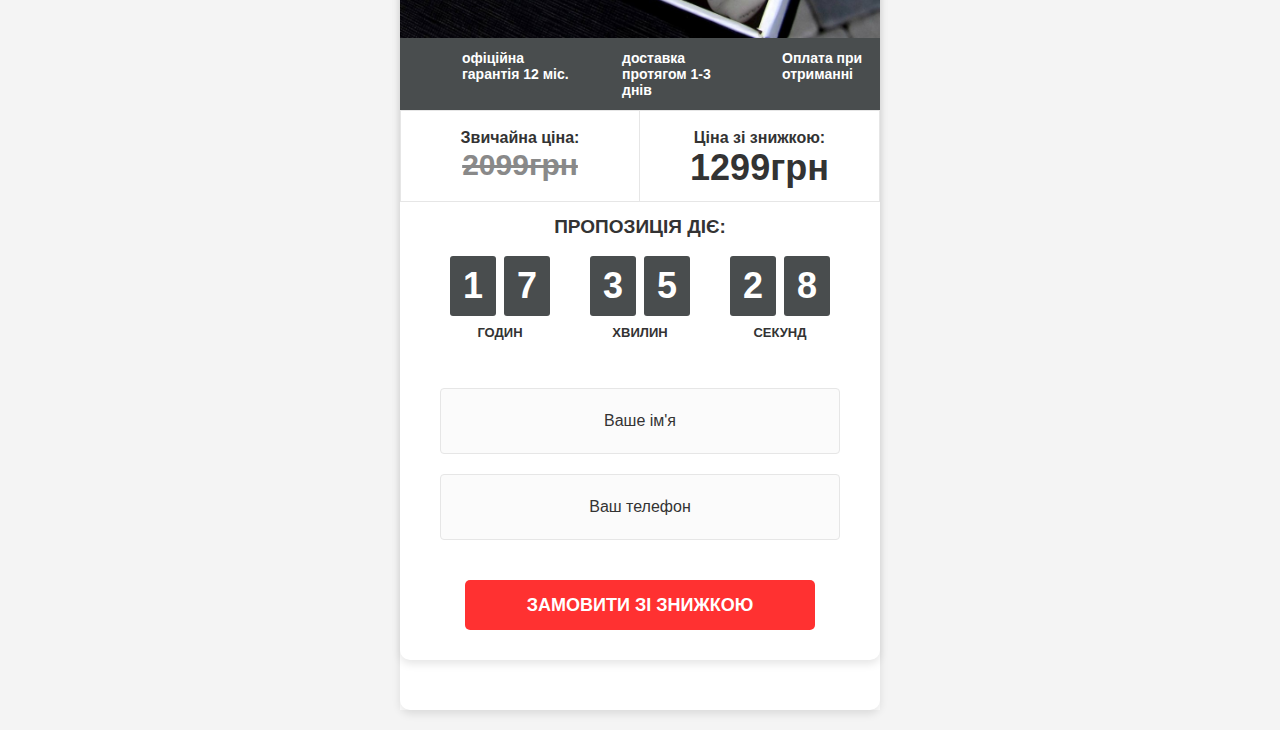
==== commit c95b0966: "Update index.html" ====
--- a/index.html
+++ b/index.html
@@ -142,22 +142,22 @@
 		}
 	</style>
 
-<!-- Meta Pixel Code -->
-<script>
-!function(f,b,e,v,n,t,s)
-{if(f.fbq)return;n=f.fbq=function(){n.callMethod?
-n.callMethod.apply(n,arguments):n.queue.push(arguments)};
-if(!f._fbq)f._fbq=n;n.push=n;n.loaded=!0;n.version='2.0';
-n.queue=[];t=b.createElement(e);t.async=!0;
-t.src=v;s=b.getElementsByTagName(e)[0];
-s.parentNode.insertBefore(t,s)}(window, document,'script',
-'https://connect.facebook.net/en_US/fbevents.js');
-fbq('init', '1336681653692831');
-fbq('track', 'PageView');
-</script>
-<noscript><img height="1" width="1" style="display:none"
-src="https://www.facebook.com/tr?id=1336681653692831&ev=PageView&noscript=1"
-/></noscript>
+<!-- Meta Pixel Code --> 
+<script> 
+!function(f,b,e,v,n,t,s) 
+{if(f.fbq)return;n=f.fbq=function(){n.callMethod? 
+n.callMethod.apply(n,arguments):n.queue.push(arguments)}; 
+if(!f._fbq)f._fbq=n;n.push=n;n.loaded=!0;n.version='2.0'; 
+n.queue=[];t=b.createElement(e);t.async=!0; 
+t.src=v;s=b.getElementsByTagName(e)[0]; 
+s.parentNode.insertBefore(t,s)}(window, document,'script', 
+'https://connect.facebook.net/en_US/fbevents.js'); 
+fbq('init', '1030132798506781'); 
+fbq('track', 'PageView'); 
+</script> 
+<noscript><img height="1" width="1" style="display:none" 
+src="https://www.facebook.com/tr?id=1030132798506781&ev=PageView&noscript=1" 
+/></noscript> 
 <!-- End Meta Pixel Code -->
 </head>
 
